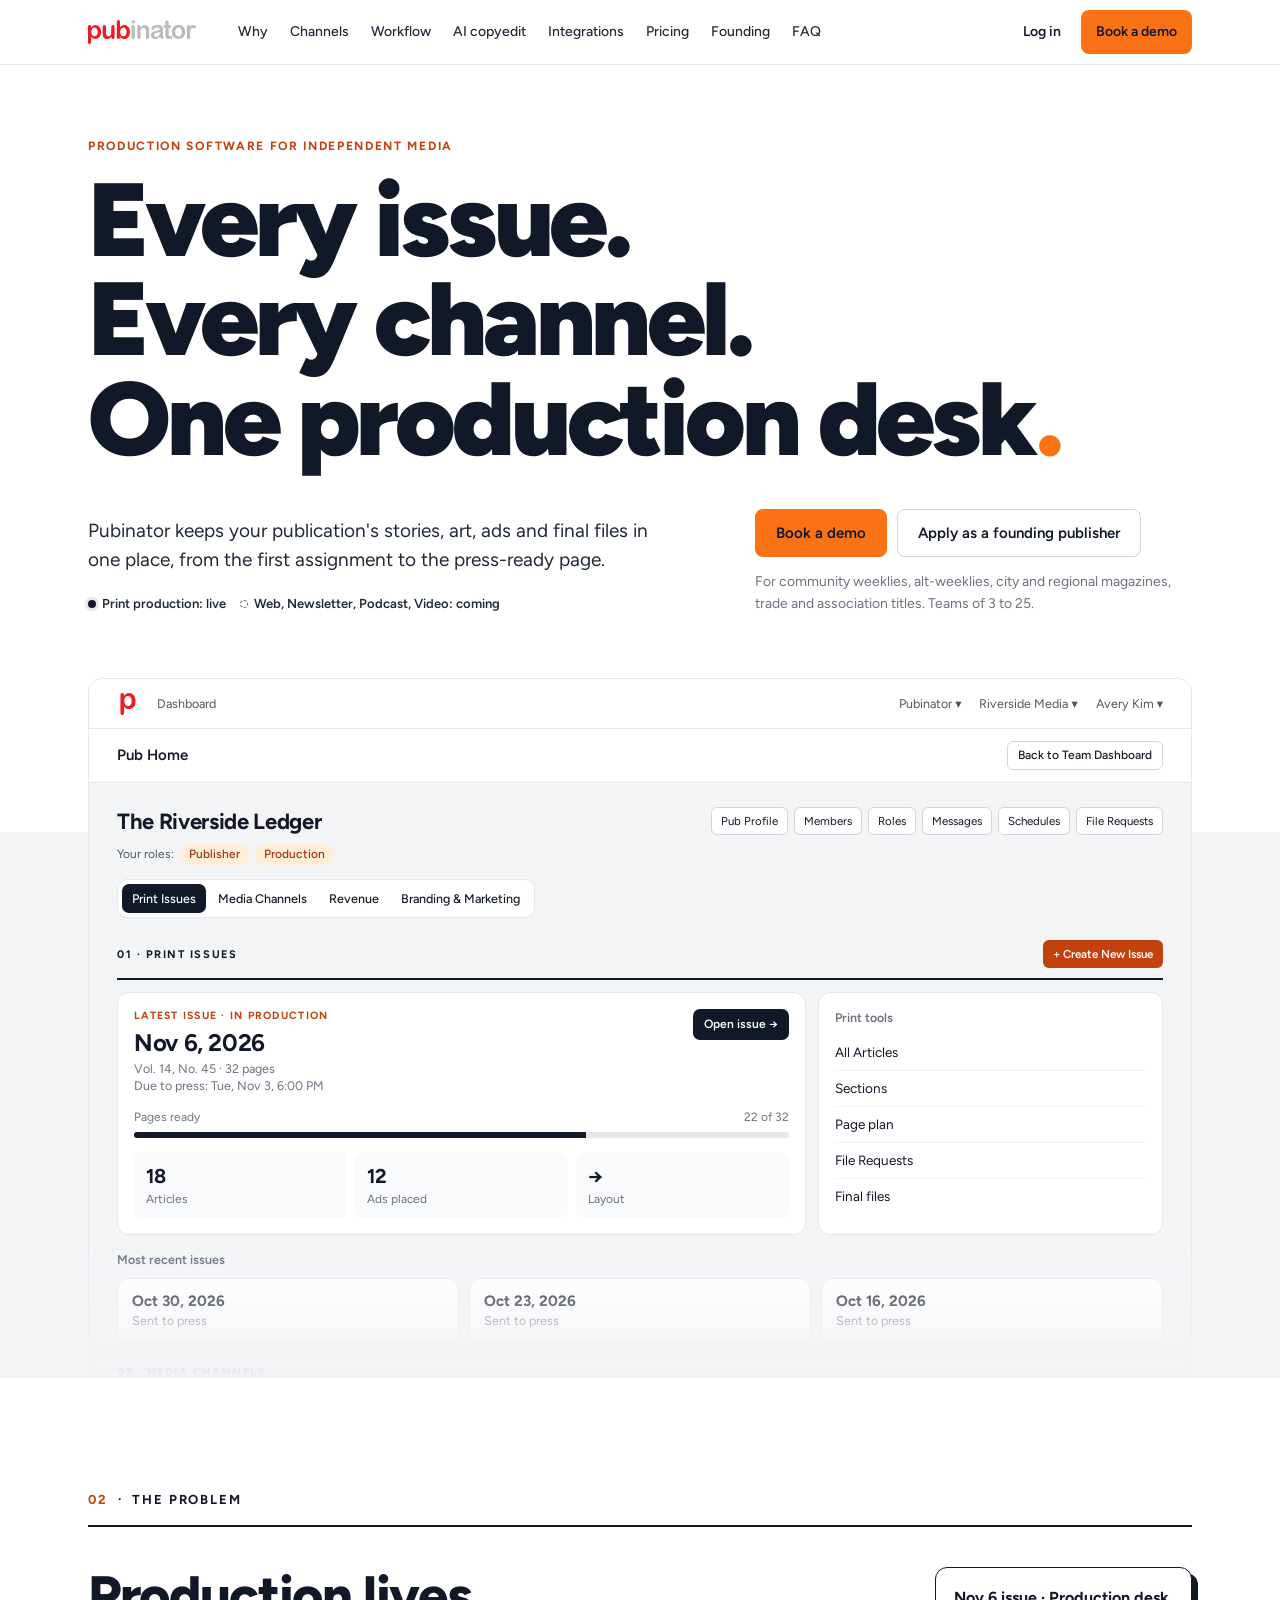
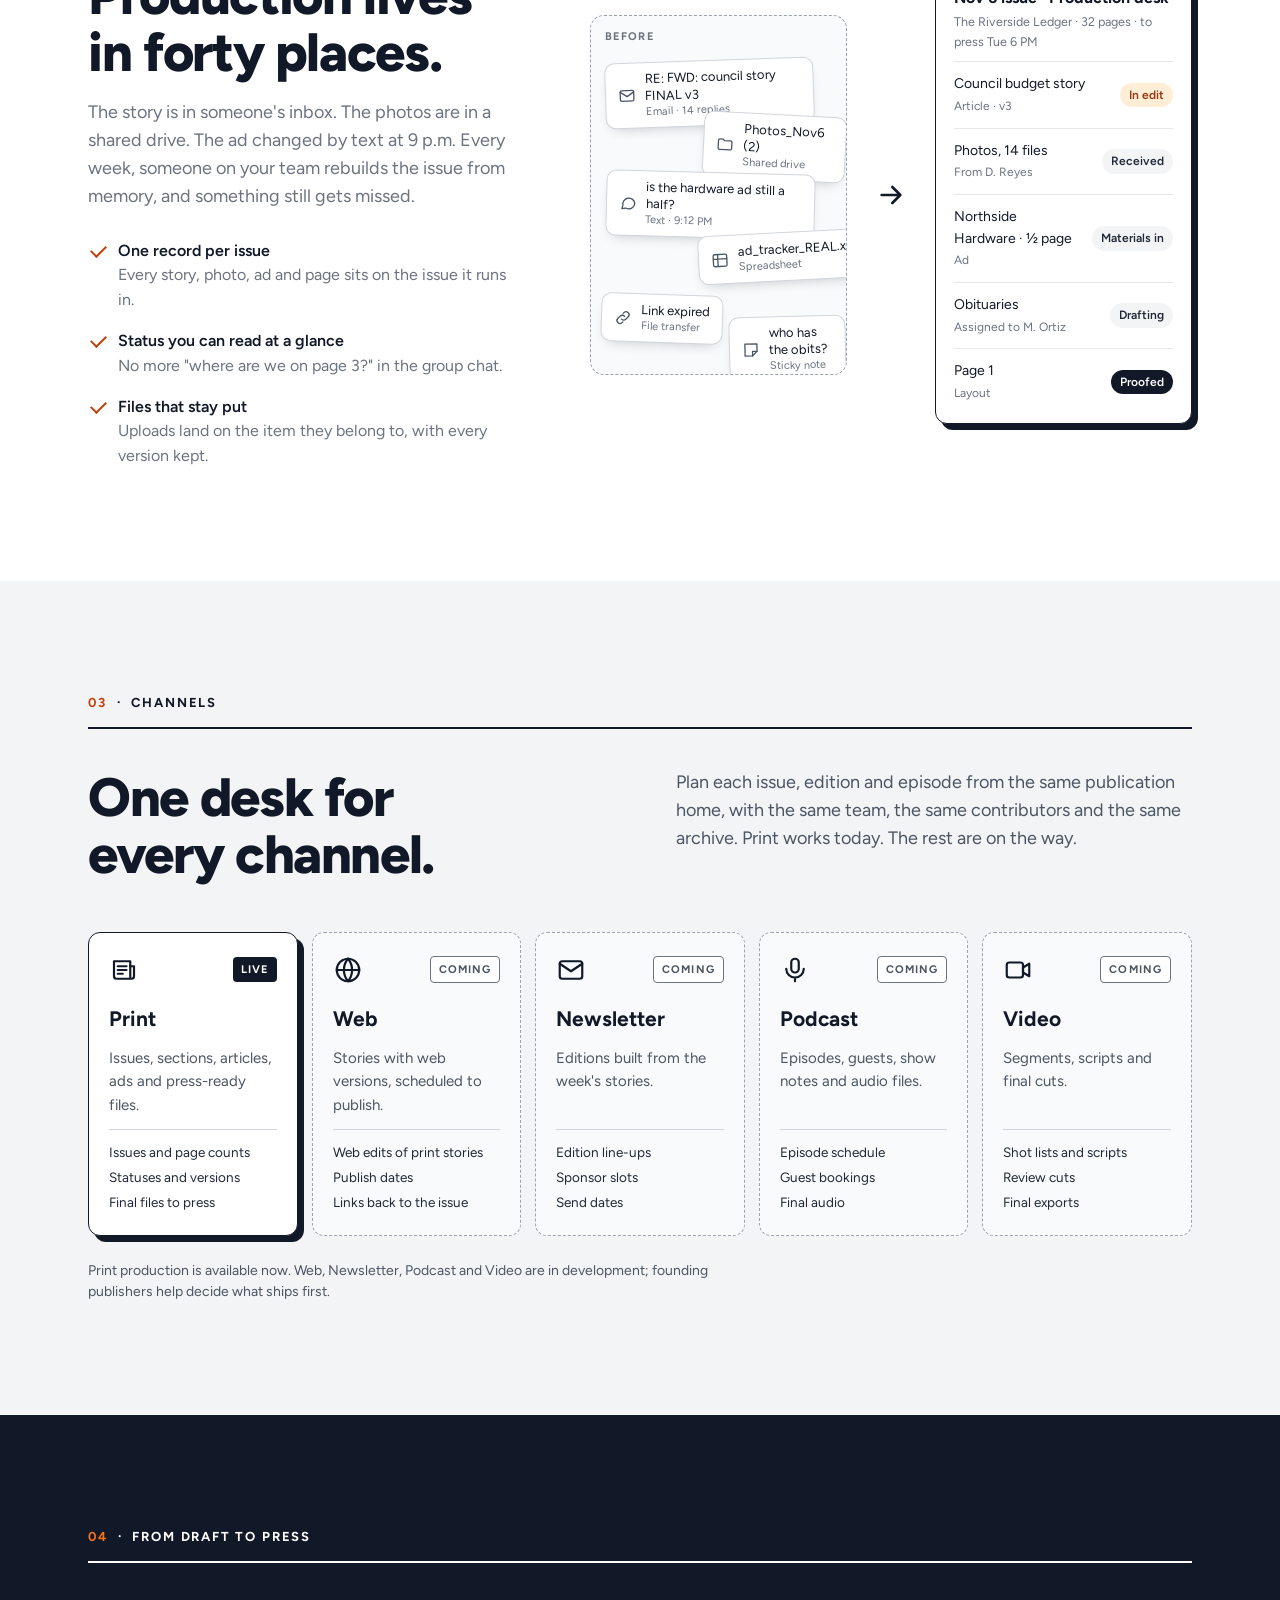
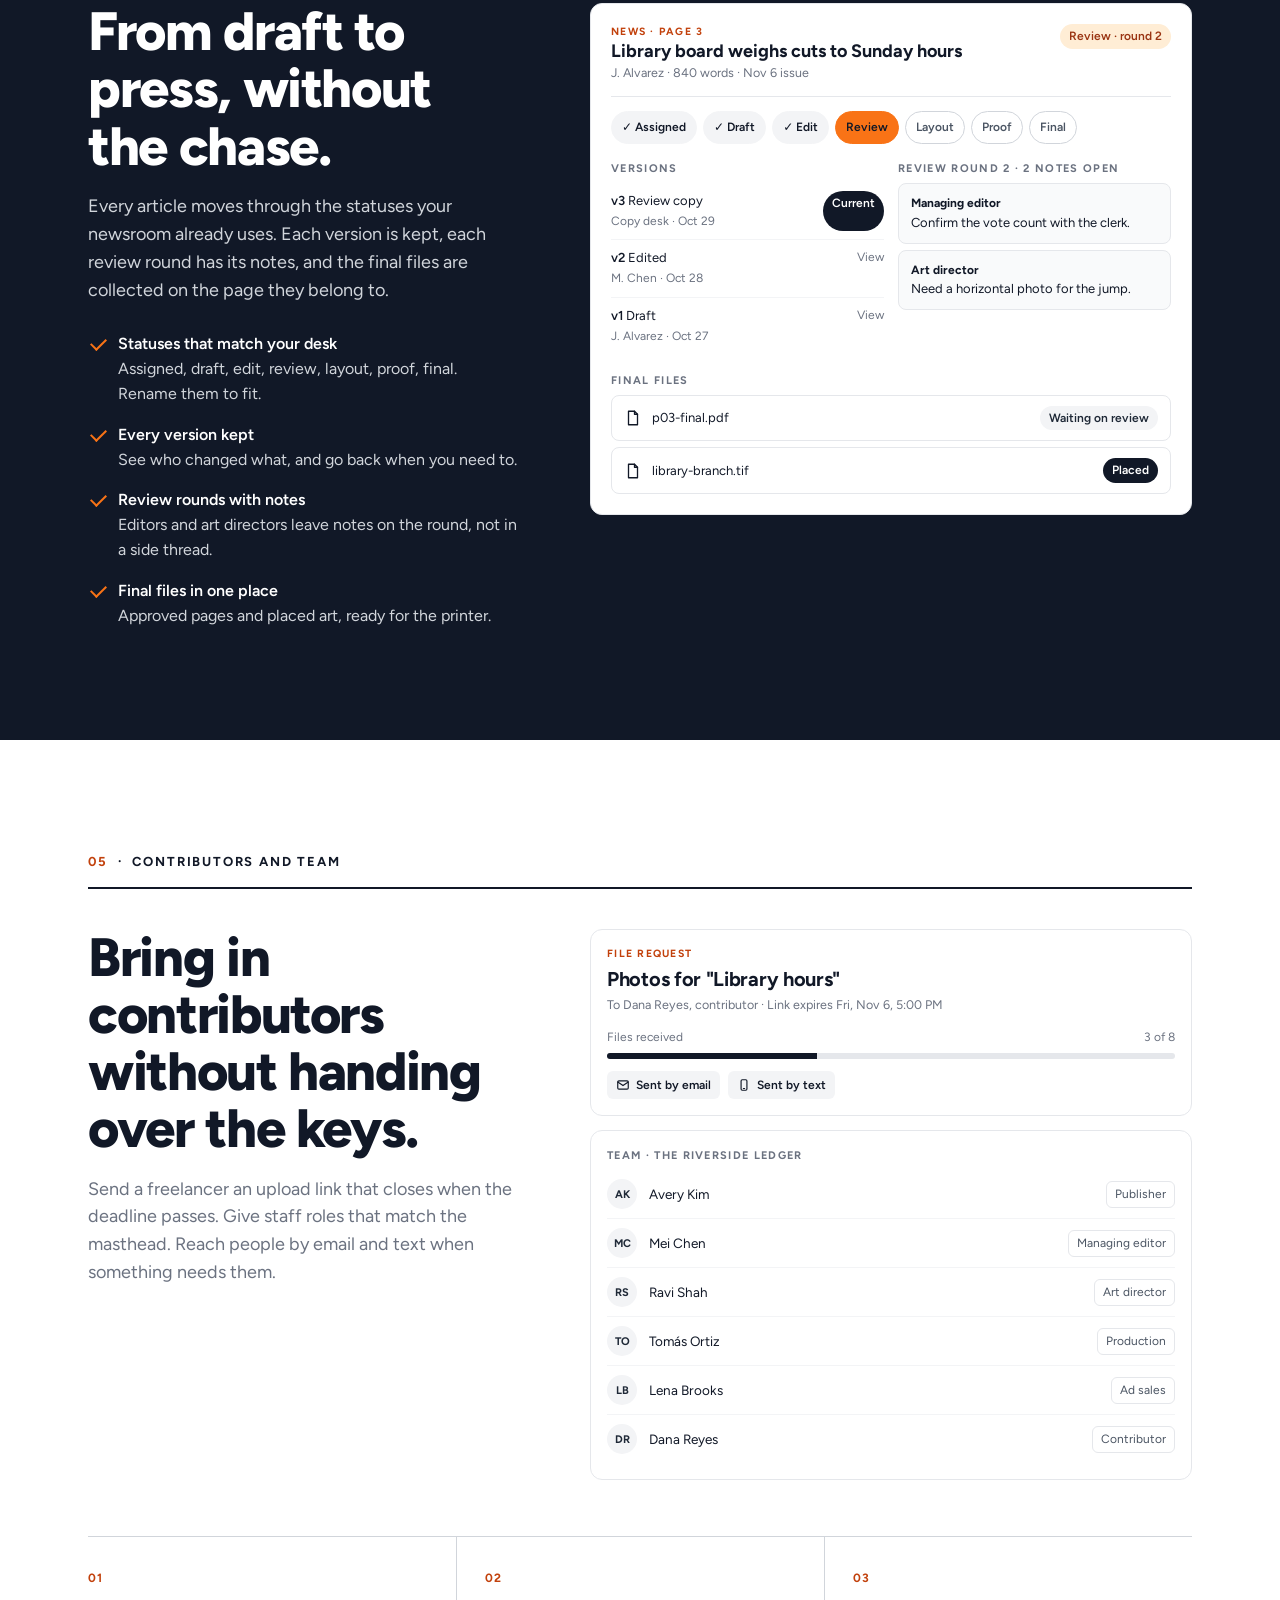
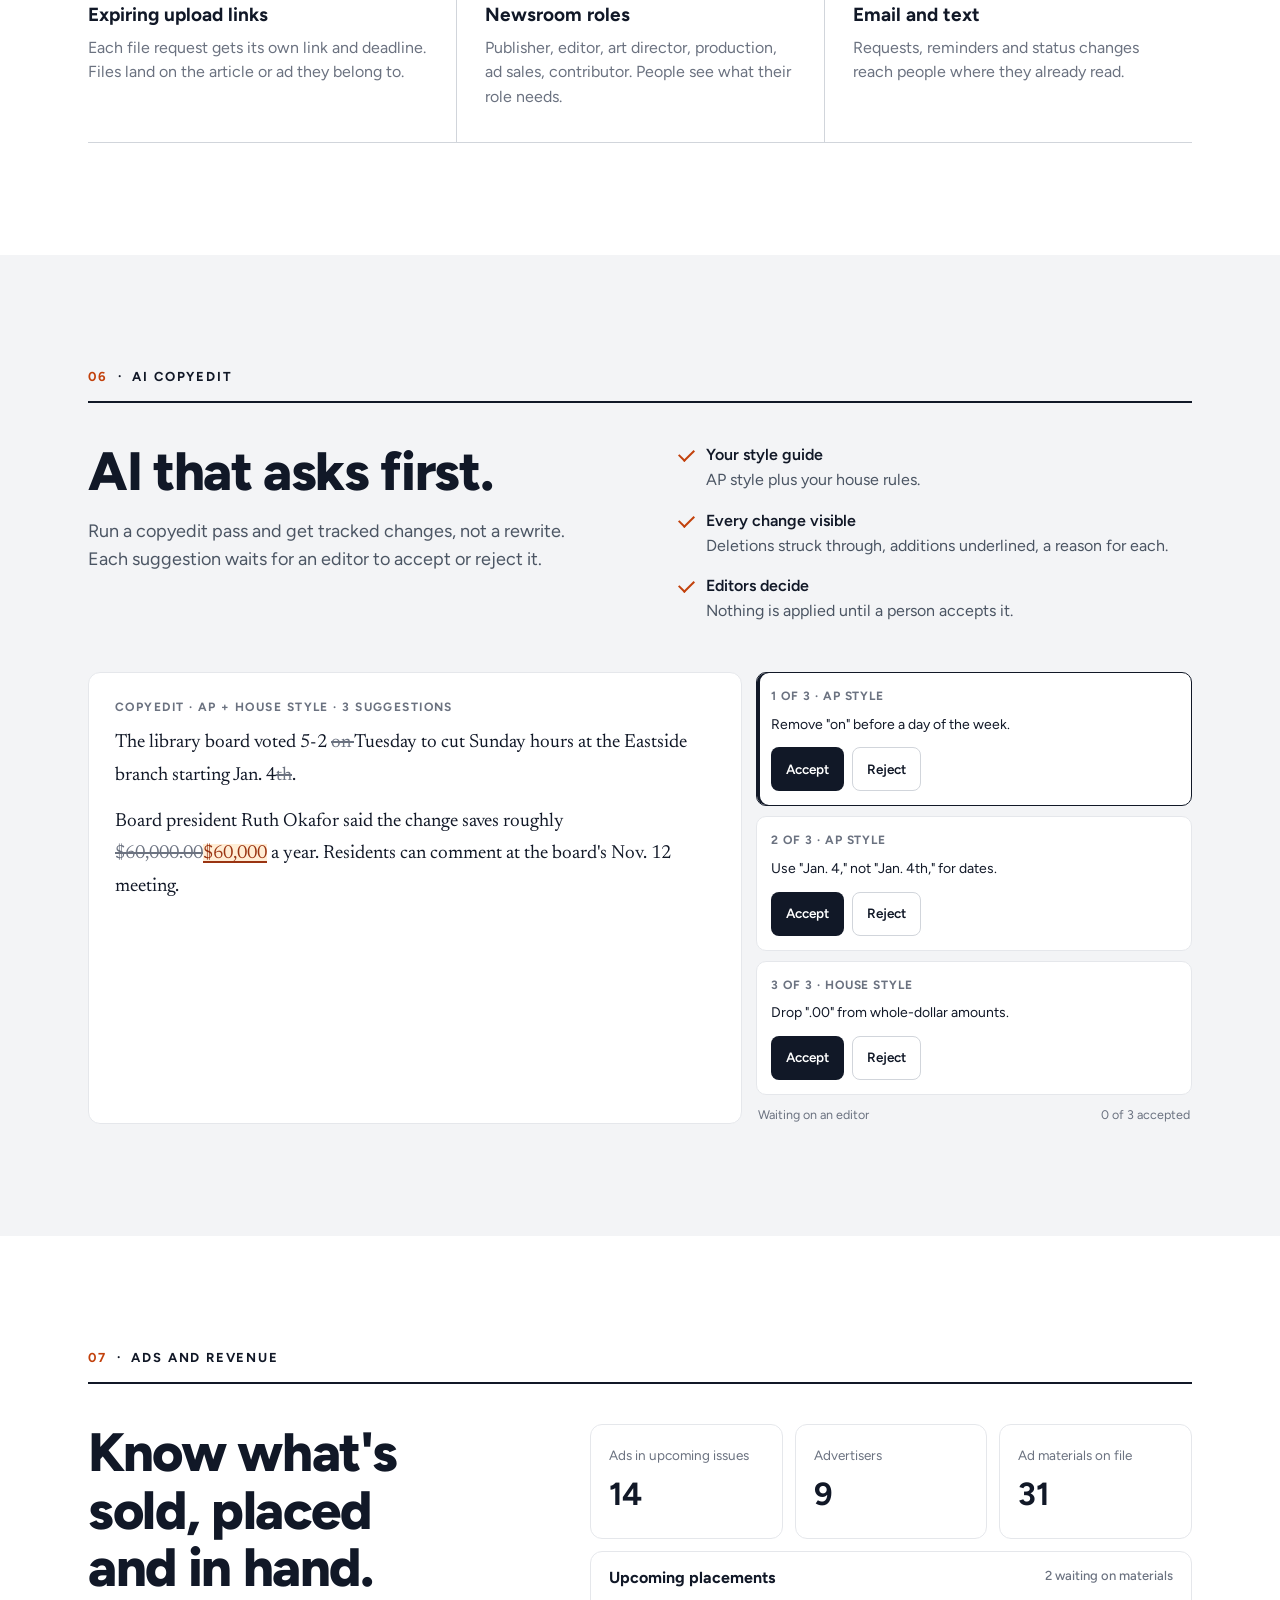
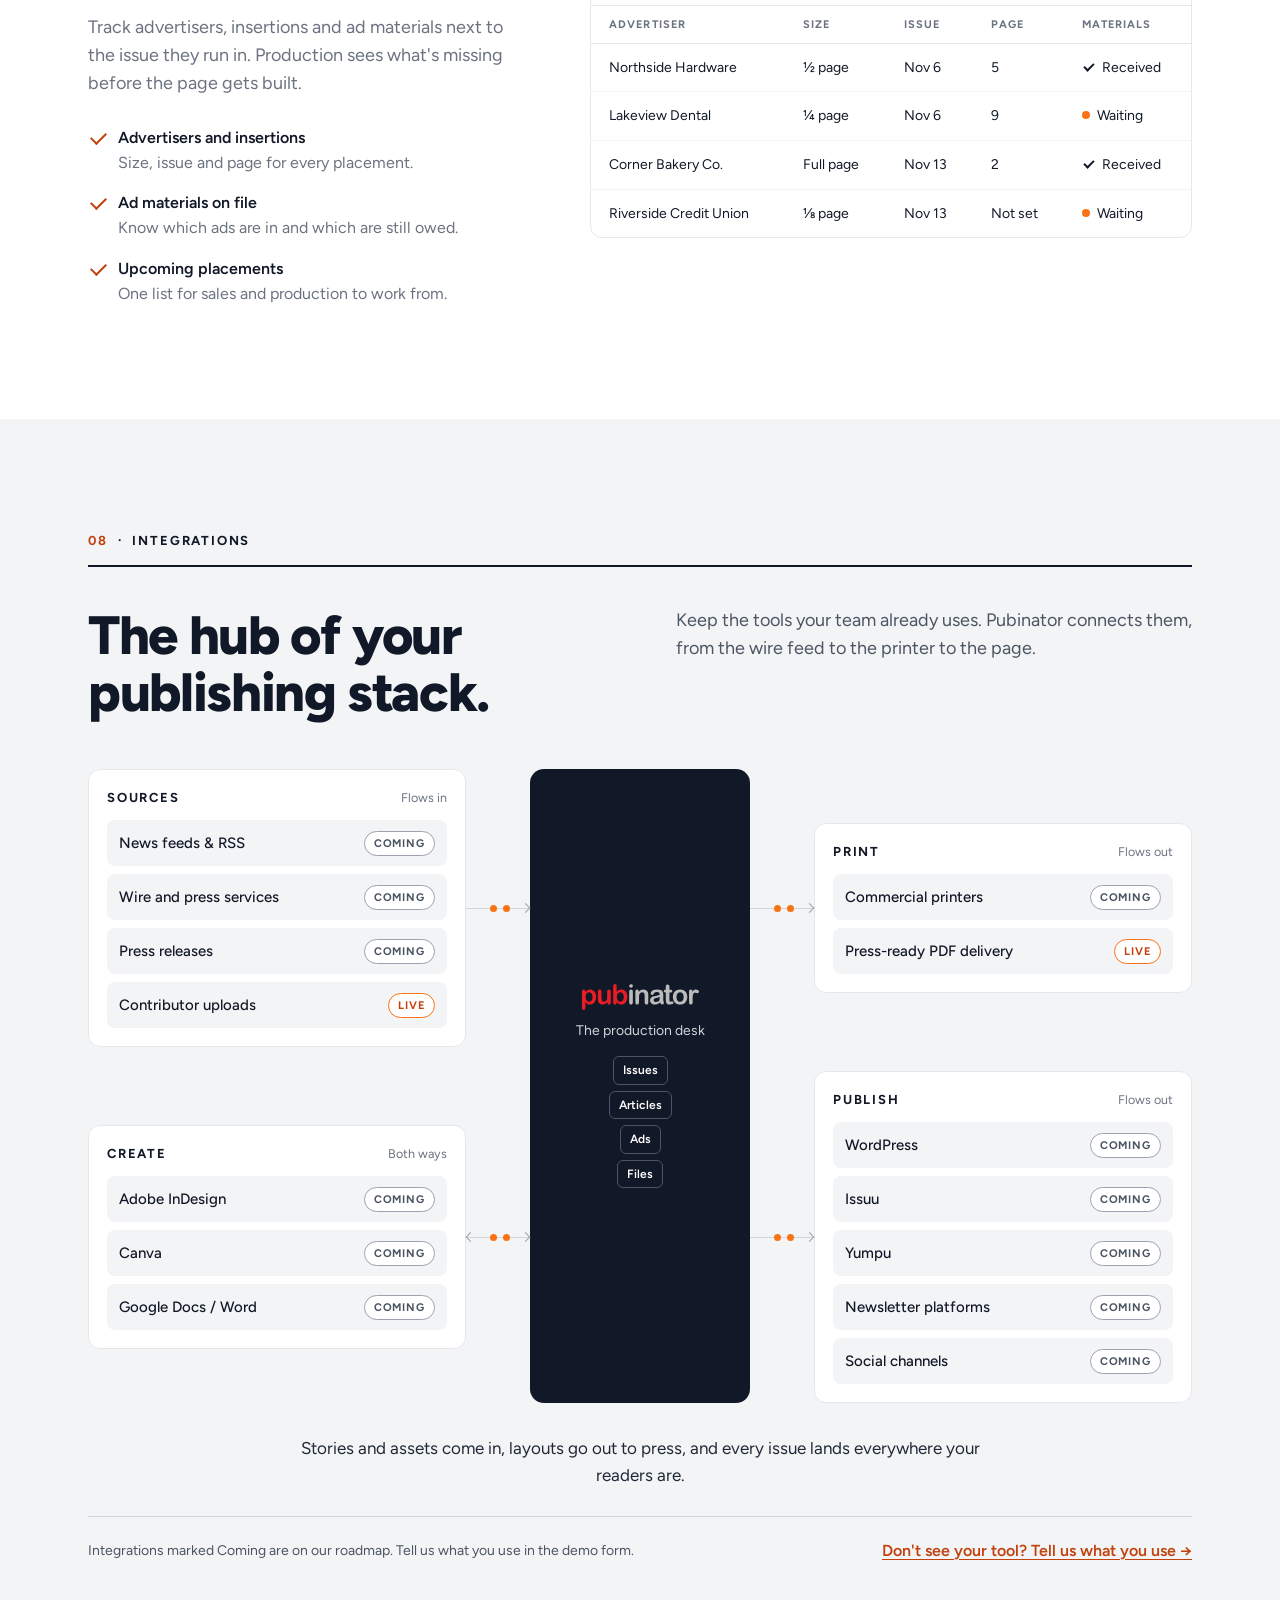
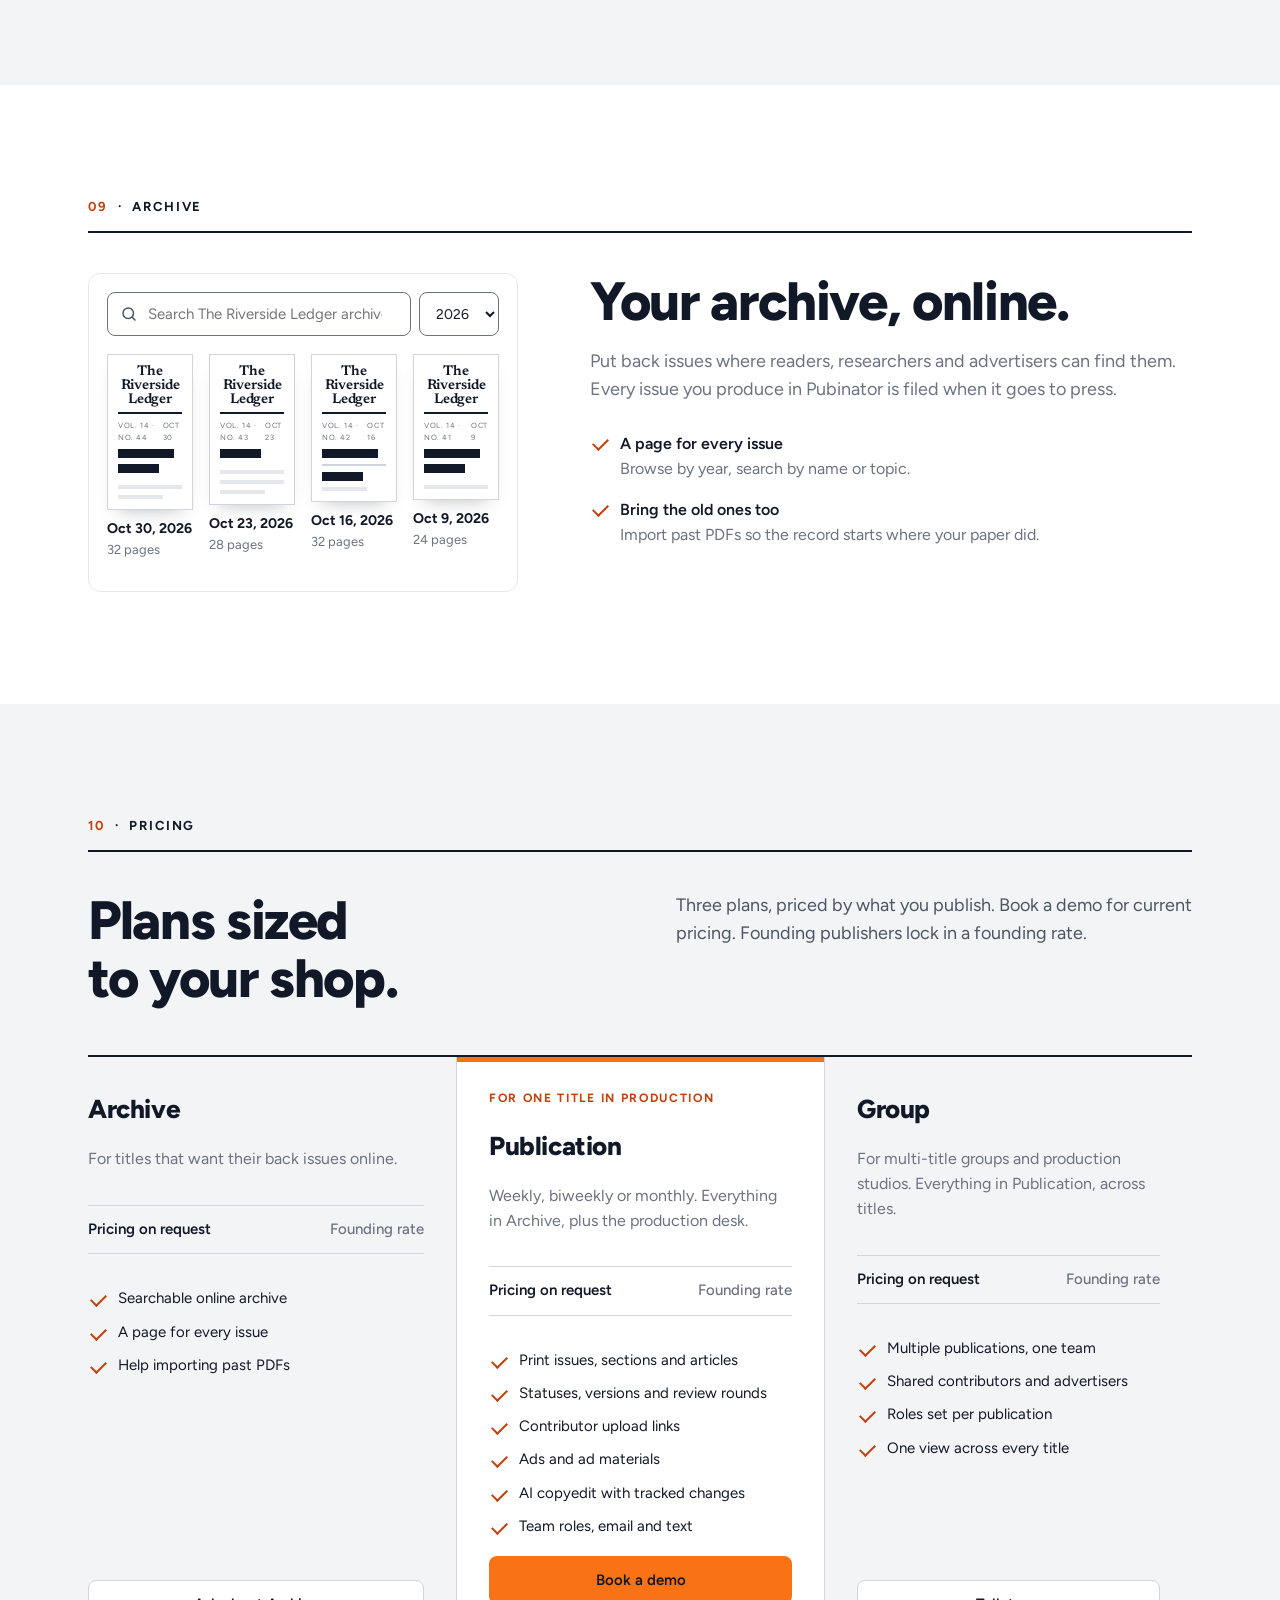
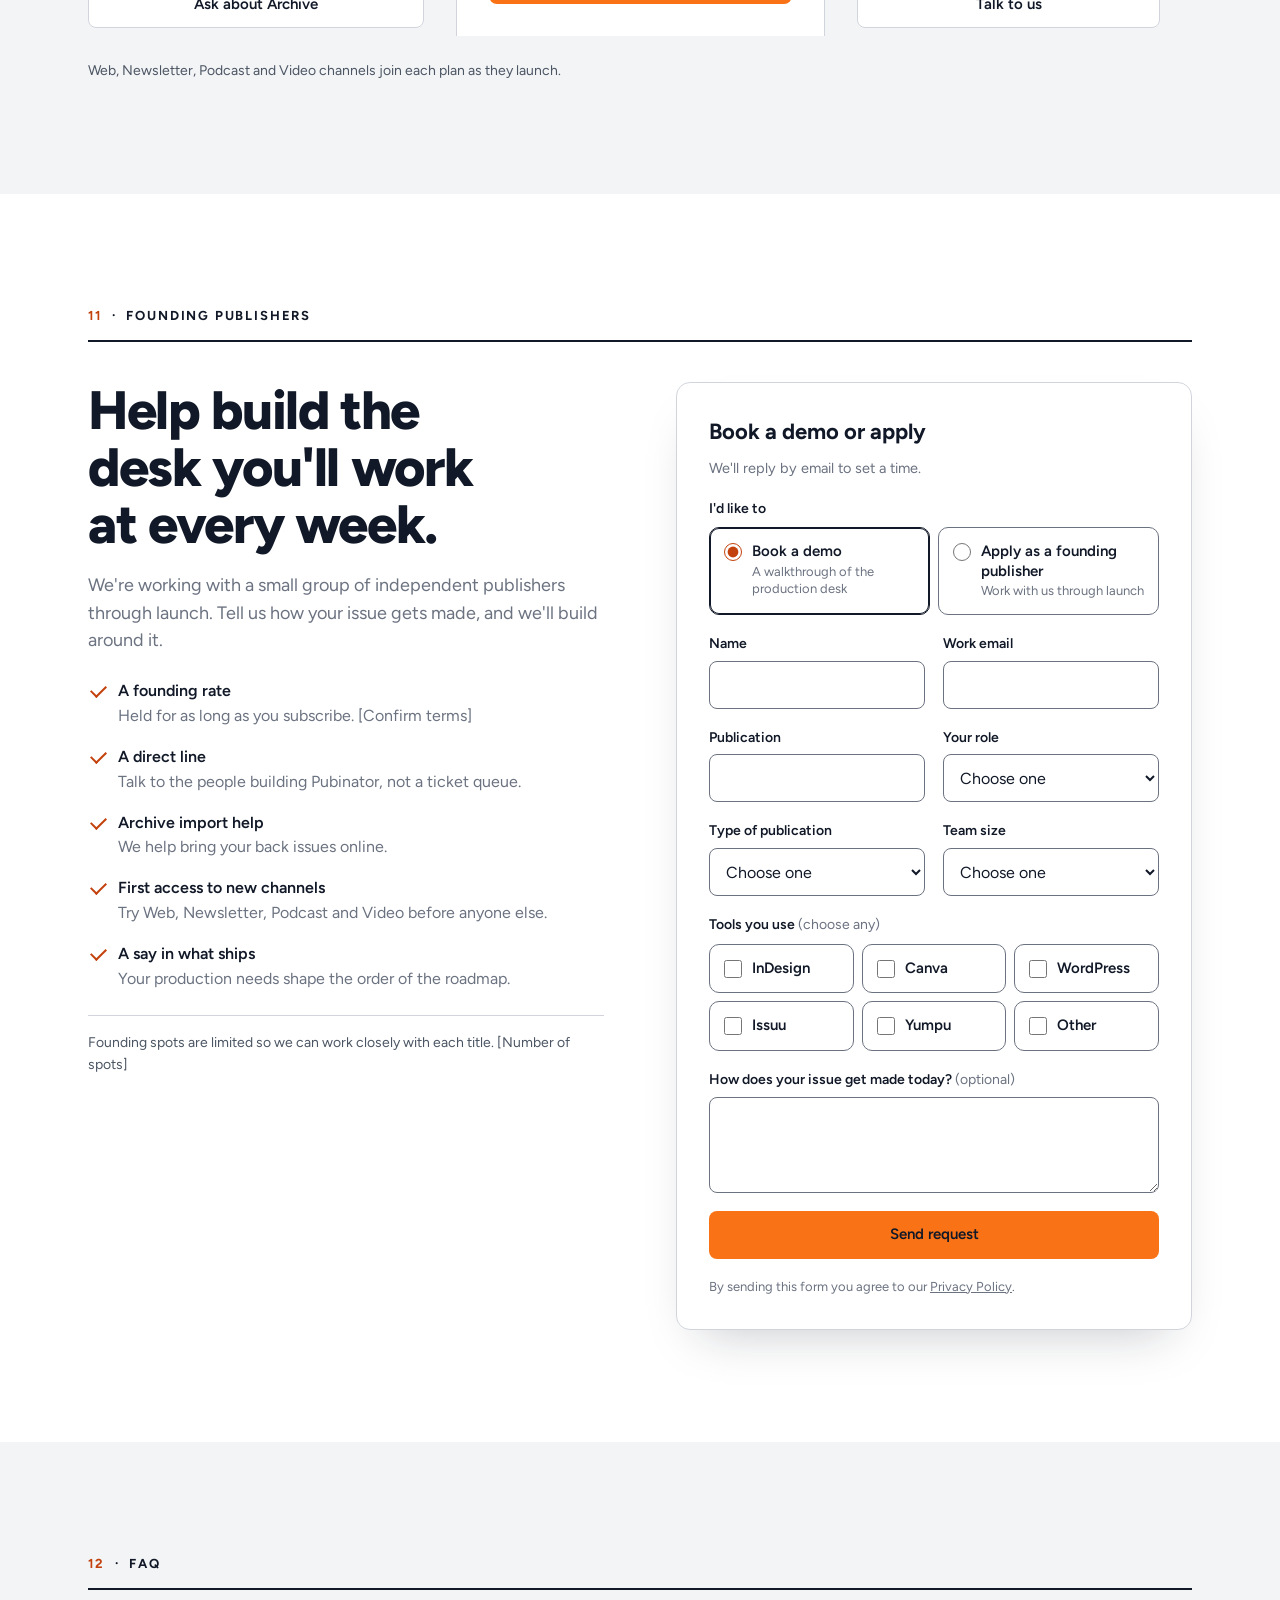
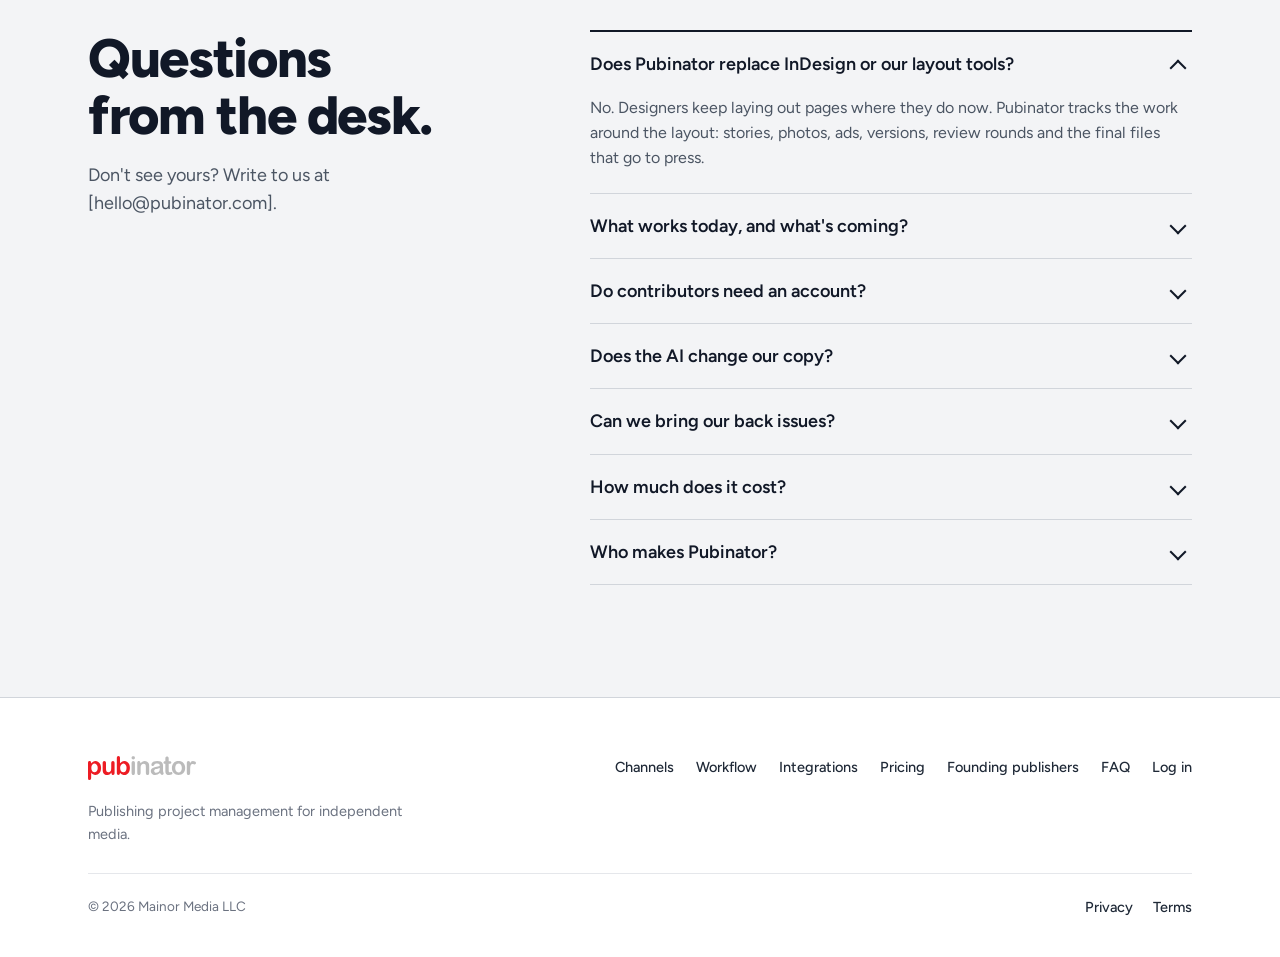
==== index.html @ 36901559 "initial code from claude code/design" ====
<!doctype html>
<html lang="en">
<head>
<meta charset="utf-8">
<meta name="viewport" content="width=device-width, initial-scale=1">
<title>Pubinator · Publishing project management for independent media</title>
<meta name="description" content="Every issue. Every channel. One production desk. Pubinator keeps your publication's stories, art, ads and final files in one place, from the first assignment to the press-ready page.">
<link rel="canonical" href="https://pubinator.com/">
<meta property="og:type" content="website">
<meta property="og:site_name" content="Pubinator">
<meta property="og:title" content="Pubinator · Every issue. Every channel. One production desk.">
<meta property="og:description" content="Publishing project management for independent media. Print production is live; Web, Newsletter, Podcast and Video are coming.">
<meta property="og:url" content="https://pubinator.com/">
<meta name="theme-color" content="#111827">
<link rel="icon" href="favicon.svg" type="image/svg+xml">
<link rel="preconnect" href="https://fonts.googleapis.com">
<link rel="preconnect" href="https://fonts.gstatic.com" crossorigin>
<link rel="stylesheet" href="https://fonts.googleapis.com/css2?family=Figtree:wght@400;500;600;700;800;900&amp;family=Newsreader:ital,opsz,wght@0,6..72,400;0,6..72,500;0,6..72,600;1,6..72,400&amp;display=swap">
<link rel="stylesheet" href="assets/css/site.css">
</head>
<body>
<div class="pb hf-sans">
<!-- 00 Header -->
<a class="skip" href="#main">Skip to content</a>
<header class="hdr" id="top">
<div class="wrap hdr-in">
<a class="logo" href="#top" aria-label="Pubinator home"><img src="assets/img/logo-pubinator.svg" alt="Pubinator" width="108" height="24"></a>
<nav class="nav" aria-label="Sections">
<a href="#problem">Why</a>
<a href="#channels">Channels</a>
<a href="#workflow">Workflow</a>
<a href="#ai">AI copyedit</a>
<a href="#integrations">Integrations</a>
<a href="#pricing">Pricing</a>
<a href="#founding">Founding</a>
<a href="#faq">FAQ</a>
</nav>
<div class="hdr-act">
<a class="login" href="https://app.pubinator.com">Log in</a>
<a class="btn btn-or btn-sm" href="#demo">Book a demo</a>
<details class="menu">
<summary aria-label="Open menu"><svg viewBox="0 0 24 24" fill="none" stroke="currentColor" stroke-width="2" stroke-linecap="round" aria-hidden="true"><path d="M4 7h16M4 12h16M4 17h16"></path></svg></summary>
<div class="menu-pop">
<a href="#problem">Why Pubinator</a>
<a href="#channels">Channels</a>
<a href="#workflow">Workflow</a>
<a href="#ai">AI copyedit</a>
<a href="#integrations">Integrations</a>
<a href="#pricing">Pricing</a>
<a href="#founding">Founding publishers</a>
<a href="#faq">FAQ</a>
<hr>
<a href="https://app.pubinator.com">Log in</a>
</div>
</details>
</div>
</div>
</header>

<main id="main">
<!-- 01 Hero -->
<section class="hero" aria-labelledby="h-hero">

<div class="wrap">
<p class="kicker rise">Production software for independent media</p>
<h1 class="h1 rise d1" id="h-hero"><span>Every issue.</span><span>Every channel.</span><span>One production desk<span style="display: inline; color: #F97316">.</span></span></h1>
<div class="hero-row rise d2">
<div>
<p class="hero-lede">Pubinator keeps your publication's stories, art, ads and final files in one place, from the first assignment to the press-ready page.</p>
<div class="status-line"><span><i class="live-dot" aria-hidden="true"></i>Print production: live</span><span><i class="soon-dot" aria-hidden="true"></i>Web, Newsletter, Podcast, Video: coming</span></div>
</div>
<div>
<div class="cta"><a class="btn btn-or" href="#demo">Book a demo</a><a class="btn btn-ghost" href="#founding">Apply as a founding publisher</a></div>
<p class="fine">For community weeklies, alt-weeklies, city and regional magazines, trade and association titles. Teams of 3 to 25.</p>
</div>
</div>
</div>

<div class="shot rise d3">
<div class="wrap">
<div class="shot-crop">
<div class="ui" role="img" aria-label="Pubinator publication home for a sample weekly, The Riverside Ledger, with the Nov 6 issue in production">
<div class="ui-top">
<img src="assets/img/icon-pubinator.svg" alt="" width="22" height="22">
<span class="nv">Dashboard</span>
<span class="sp"><span class="ui-dd">Pubinator ▾</span><span class="ui-dd">Riverside Media ▾</span><span class="ui-dd">Avery Kim ▾</span></span>
</div>
<div class="ui-sub"><span>Pub Home</span><span class="ghost">Back to Team Dashboard</span></div>
<div class="ui-body">
<div class="ui-hd">
<div>
<div class="ui-title">The Riverside Ledger</div>
<div class="ui-roles">Your roles: <span class="role">Publisher</span><span class="role">Production</span></div>
</div>
<div class="ui-pills"><span>Pub Profile</span><span>Members</span><span>Roles</span><span>Messages</span><span>Schedules</span><span>File Requests</span></div>
</div>
<div class="tabs"><span class="on">Print Issues</span><span>Media Channels</span><span>Revenue</span><span>Branding &amp; Marketing</span></div>
<div class="ui-h"><span>01 · Print issues</span><span class="ui-btn">+ Create New Issue</span></div>
<div class="ui-grid hero-g">
<div class="card">
<div style="display: flex; justify-content: space-between; gap: 12px; align-items: flex-start">
<div>
<div class="ui-k">Latest issue · In production</div>
<div class="ui-date">Nov 6, 2026</div>
<div class="ui-meta">Vol. 14, No. 45 · 32 pages</div>
<div class="ui-meta">Due to press: Tue, Nov 3, 6:00 PM</div>
</div>
<span class="ui-open">Open issue →</span>
</div>
<div class="barlbl"><span>Pages ready</span><span>22 of 32</span></div>
<div class="bar"><i style="width: 69%"></i></div>
<div class="stats">
<div class="stat"><b>18</b><span>Articles</span></div>
<div class="stat"><b>12</b><span>Ads placed</span></div>
<div class="stat"><b>→</b><span>Layout</span></div>
</div>
</div>
<div class="card">
<div class="ui-meta" style="font-weight: 600">Print tools</div>
<ul class="tools"><li>All Articles</li><li>Sections</li><li>Page plan</li><li>File Requests</li><li>Final files</li></ul>
</div>
</div>
<div class="ui-meta" style="margin-top: 16px; font-weight: 600">Most recent issues</div>
<div class="recent">
<div class="card"><b>Oct 30, 2026</b><span class="ui-meta">Sent to press</span></div>
<div class="card"><b>Oct 23, 2026</b><span class="ui-meta">Sent to press</span></div>
<div class="card"><b>Oct 16, 2026</b><span class="ui-meta">Sent to press</span></div>
</div>
<div class="ui-h"><span>02 · Media channels</span></div>
<div class="chs"><span class="on">Print · Live</span><span>Web · Coming</span><span>Newsletter · Coming</span><span>Podcast · Coming</span><span>Video · Coming</span></div>
</div>
</div>
</div>
</div>
</div>

</section>

<!-- 02 Problem -->
<section class="sec" id="problem" aria-labelledby="h-problem">
<div class="wrap">
<p class="sec-head"><span class="num">02</span><span>·</span><span>The problem</span></p>
<div class="split">
<div class="reveal">
<h2 class="h2" id="h-problem">Production lives in forty places.</h2>
<p class="lede">The story is in someone's inbox. The photos are in a shared drive. The ad changed by text at 9 p.m. Every week, someone on your team rebuilds the issue from memory, and something still gets missed.</p>
<ul class="ticks">
<li><b>One record per issue</b><span>Every story, photo, ad and page sits on the issue it runs in.</span></li>
<li><b>Status you can read at a glance</b><span>No more "where are we on page 3?" in the group chat.</span></li>
<li><b>Files that stay put</b><span>Uploads land on the item they belong to, with every version kept.</span></li>
</ul>
</div>
<div class="resolve" aria-label="Scattered email, drives and texts resolve into one production panel">
<div class="scatter" style="overflow: hidden" aria-hidden="true">
<span class="lbl">Before</span>
<div class="chipx" style="--r: -2deg; top: 44px; left: 14px"><svg viewBox="0 0 24 24" fill="none" stroke="currentColor" stroke-width="1.75" stroke-linecap="round" stroke-linejoin="round"><rect x="3" y="5" width="18" height="14" rx="2"></rect><path d="m3 7 9 6 9-6"></path></svg><span>RE: FWD: council story FINAL v3<small>Email · 14 replies</small></span></div>
<div class="chipx" style="--r: 3deg; top: 98px; left: 44%"><svg viewBox="0 0 24 24" fill="none" stroke="currentColor" stroke-width="1.75" stroke-linecap="round" stroke-linejoin="round"><path d="M3 7a2 2 0 0 1 2-2h4l2 2h8a2 2 0 0 1 2 2v8a2 2 0 0 1-2 2H5a2 2 0 0 1-2-2z"></path></svg><span>Photos_Nov6 (2)<small>Shared drive</small></span></div>
<div class="chipx" style="--r: 1.5deg; top: 156px; left: 6%"><svg viewBox="0 0 24 24" fill="none" stroke="currentColor" stroke-width="1.75" stroke-linecap="round" stroke-linejoin="round"><path d="M21 12a8 8 0 0 1-11.8 7L4 20l1.2-4.4A8 8 0 1 1 21 12z"></path></svg><span>is the hardware ad still a half?<small>Text · 9:12 PM</small></span></div>
<div class="chipx" style="--r: -3deg; top: 216px; left: 42%"><svg viewBox="0 0 24 24" fill="none" stroke="currentColor" stroke-width="1.75" stroke-linecap="round" stroke-linejoin="round"><rect x="3" y="4" width="18" height="16" rx="2"></rect><path d="M3 10h18M9 4v16"></path></svg><span>ad_tracker_REAL.xlsx<small>Spreadsheet</small></span></div>
<div class="chipx" style="--r: 2deg; top: 278px; left: 4%"><svg viewBox="0 0 24 24" fill="none" stroke="currentColor" stroke-width="1.75" stroke-linecap="round" stroke-linejoin="round"><path d="M10 14a4 4 0 0 0 5.7 0l3-3a4 4 0 0 0-5.7-5.7l-1 1"></path><path d="M14 10a4 4 0 0 0-5.7 0l-3 3a4 4 0 0 0 5.7 5.7l1-1"></path></svg><span>Link expired<small>File transfer</small></span></div>
<div class="chipx" style="--r: -1.5deg; top: 300px; left: 54%"><svg viewBox="0 0 24 24" fill="none" stroke="currentColor" stroke-width="1.75" stroke-linecap="round" stroke-linejoin="round"><path d="M4 4h16v10l-6 6H4z"></path><path d="M14 20v-6h6"></path></svg><span>who has the obits?<small>Sticky note</small></span></div>
</div>
<div class="arrow" aria-hidden="true"><svg viewBox="0 0 24 24" fill="none" stroke="currentColor" stroke-width="2" stroke-linecap="round" stroke-linejoin="round"><path d="M5 12h14M13 6l6 6-6 6"></path></svg></div>
<div class="desk">
<div class="card">
<h3>Nov 6 issue · Production desk</h3>
<p class="sub">The Riverside Ledger · 32 pages · to press Tue 6 PM</p>
<div class="row"><span>Council budget story<br><span class="src">Article · v3</span></span><span class="st or">In edit</span></div>
<div class="row"><span>Photos, 14 files<br><span class="src">From D. Reyes</span></span><span class="st">Received</span></div>
<div class="row"><span>Northside Hardware · ½ page<br><span class="src">Ad</span></span><span class="st">Materials in</span></div>
<div class="row"><span>Obituaries<br><span class="src">Assigned to M. Ortiz</span></span><span class="st">Drafting</span></div>
<div class="row"><span>Page 1<br><span class="src">Layout</span></span><span class="st ink">Proofed</span></div>
</div>
</div>
</div>
</div>
</div>
</section>

<!-- 03 Channels -->
<section class="sec band" id="channels" aria-labelledby="h-channels">
<div class="wrap">
<p class="sec-head"><span class="num">03</span><span>·</span><span>Channels</span></p>
<div class="split even reveal" style="margin-bottom: 48px">
<h2 class="h2" id="h-channels" style="margin: 0">One desk for every channel.</h2>
<p class="lede">Plan each issue, edition and episode from the same publication home, with the same team, the same contributors and the same archive. Print works today. The rest are on the way.</p>
</div>
<div class="chan">
<article class="ch live reveal">
<div class="top"><svg class="ico" viewBox="0 0 24 24" fill="none" stroke="currentColor" stroke-width="1.75" stroke-linecap="round" stroke-linejoin="round" aria-hidden="true"><path d="M4 5h13v14H6a2 2 0 0 1-2-2z"></path><path d="M17 9h3v8a2 2 0 0 1-2 2"></path><path d="M7 9h7M7 12h7M7 15h4"></path></svg><span class="badge live">Live</span></div>
<h3>Print</h3>
<p>Issues, sections, articles, ads and press-ready files.</p>
<ul><li>Issues and page counts</li><li>Statuses and versions</li><li>Final files to press</li></ul>
</article>
<article class="ch reveal">
<div class="top"><svg class="ico" viewBox="0 0 24 24" fill="none" stroke="currentColor" stroke-width="1.75" stroke-linecap="round" stroke-linejoin="round" aria-hidden="true"><circle cx="12" cy="12" r="9"></circle><path d="M3 12h18M12 3a14 14 0 0 1 0 18M12 3a14 14 0 0 0 0 18"></path></svg><span class="badge soon">Coming</span></div>
<h3>Web</h3>
<p>Stories with web versions, scheduled to publish.</p>
<ul><li>Web edits of print stories</li><li>Publish dates</li><li>Links back to the issue</li></ul>
</article>
<article class="ch reveal">
<div class="top"><svg class="ico" viewBox="0 0 24 24" fill="none" stroke="currentColor" stroke-width="1.75" stroke-linecap="round" stroke-linejoin="round" aria-hidden="true"><rect x="3" y="5" width="18" height="14" rx="2"></rect><path d="m3 7 9 6 9-6"></path></svg><span class="badge soon">Coming</span></div>
<h3>Newsletter</h3>
<p>Editions built from the week's stories.</p>
<ul><li>Edition line-ups</li><li>Sponsor slots</li><li>Send dates</li></ul>
</article>
<article class="ch reveal">
<div class="top"><svg class="ico" viewBox="0 0 24 24" fill="none" stroke="currentColor" stroke-width="1.75" stroke-linecap="round" stroke-linejoin="round" aria-hidden="true"><rect x="9" y="3" width="6" height="11" rx="3"></rect><path d="M5 11a7 7 0 0 0 14 0M12 18v3"></path></svg><span class="badge soon">Coming</span></div>
<h3>Podcast</h3>
<p>Episodes, guests, show notes and audio files.</p>
<ul><li>Episode schedule</li><li>Guest bookings</li><li>Final audio</li></ul>
</article>
<article class="ch reveal">
<div class="top"><svg class="ico" viewBox="0 0 24 24" fill="none" stroke="currentColor" stroke-width="1.75" stroke-linecap="round" stroke-linejoin="round" aria-hidden="true"><rect x="3" y="6" width="13" height="12" rx="2"></rect><path d="m16 10 5-3v10l-5-3z"></path></svg><span class="badge soon">Coming</span></div>
<h3>Video</h3>
<p>Segments, scripts and final cuts.</p>
<ul><li>Shot lists and scripts</li><li>Review cuts</li><li>Final exports</li></ul>
</article>
</div>
<p class="note">Print production is available now. Web, Newsletter, Podcast and Video are in development; founding publishers help decide what ships first.</p>
</div>
</section>

<!-- 04 Workflow (dark) -->
<section class="sec dark" id="workflow" aria-labelledby="h-workflow">
<div class="wrap">
<p class="sec-head"><span class="num">04</span><span>·</span><span>From draft to press</span></p>
<div class="split">
<div class="reveal">
<h2 class="h2" id="h-workflow">From draft to press, without the chase.</h2>
<p class="lede">Every article moves through the statuses your newsroom already uses. Each version is kept, each review round has its notes, and the final files are collected on the page they belong to.</p>
<ul class="ticks">
<li><b>Statuses that match your desk</b><span>Assigned, draft, edit, review, layout, proof, final. Rename them to fit.</span></li>
<li><b>Every version kept</b><span>See who changed what, and go back when you need to.</span></li>
<li><b>Review rounds with notes</b><span>Editors and art directors leave notes on the round, not in a side thread.</span></li>
<li><b>Final files in one place</b><span>Approved pages and placed art, ready for the printer.</span></li>
</ul>
</div>
<div class="flow reveal">
<div class="card" style="padding: 20px">
<div class="art-h">
<div><div class="ui-k">News · Page 3</div><h3>Library board weighs cuts to Sunday hours</h3><div class="ui-meta">J. Alvarez · 840 words · Nov 6 issue</div></div>
<span class="st or">Review · round 2</span>
</div>
<div class="track" style="margin-top: 14px" aria-label="Article status">
<span class="done">✓ Assigned</span><span class="done">✓ Draft</span><span class="done">✓ Edit</span><span class="now">Review</span><span>Layout</span><span>Proof</span><span>Final</span>
</div>
<div class="cols2">
<div>
<p class="mini-h">Versions</p>
<div class="vrow"><span><b>v3</b> Review copy<br><span class="muted">Copy desk · Oct 29</span></span><span class="st ink">Current</span></div>
<div class="vrow"><span><b>v2</b> Edited<br><span class="muted">M. Chen · Oct 28</span></span><span class="muted">View</span></div>
<div class="vrow"><span><b>v1</b> Draft<br><span class="muted">J. Alvarez · Oct 27</span></span><span class="muted">View</span></div>
</div>
<div>
<p class="mini-h">Review round 2 · 2 notes open</p>
<div class="notebox"><b>Managing editor</b>Confirm the vote count with the clerk.</div>
<div class="notebox"><b>Art director</b>Need a horizontal photo for the jump.</div>
</div>
</div>
<p class="mini-h" style="margin-top: 18px">Final files</p>
<div class="file"><svg viewBox="0 0 24 24" fill="none" stroke="currentColor" stroke-width="1.75" stroke-linecap="round" stroke-linejoin="round" aria-hidden="true"><path d="M14 3H6v18h12V7z"></path><path d="M14 3v4h4"></path></svg><span>p03-final.pdf</span><span class="st">Waiting on review</span></div>
<div class="file"><svg viewBox="0 0 24 24" fill="none" stroke="currentColor" stroke-width="1.75" stroke-linecap="round" stroke-linejoin="round" aria-hidden="true"><path d="M14 3H6v18h12V7z"></path><path d="M14 3v4h4"></path></svg><span>library-branch.tif</span><span class="st ink">Placed</span></div>
</div>
</div>
</div>
</div>
</section>

<!-- 05 Contributors and team -->
<section class="sec" id="team" aria-labelledby="h-team">
<div class="wrap">
<p class="sec-head"><span class="num">05</span><span>·</span><span>Contributors and team</span></p>
<div class="split">
<div class="reveal">
<h2 class="h2" id="h-team">Bring in contributors without handing over the keys.</h2>
<p class="lede">Send a freelancer an upload link that closes when the deadline passes. Give staff roles that match the masthead. Reach people by email and text when something needs them.</p>
</div>
<div class="stack reveal">
<div class="card req">
<div class="ui-k">File request</div>
<div class="ui-date" style="font-size: 20px">Photos for "Library hours"</div>
<div class="ui-meta">To Dana Reyes, contributor · Link expires Fri, Nov 6, 5:00 PM</div>
<div class="barlbl"><span>Files received</span><span>3 of 8</span></div>
<div class="bar"><i style="width: 37%"></i></div>
<div class="sent">
<span><svg viewBox="0 0 24 24" fill="none" stroke="currentColor" stroke-width="2" stroke-linecap="round" stroke-linejoin="round" aria-hidden="true"><rect x="3" y="5" width="18" height="14" rx="2"></rect><path d="m3 7 9 6 9-6"></path></svg>Sent by email</span>
<span><svg viewBox="0 0 24 24" fill="none" stroke="currentColor" stroke-width="2" stroke-linecap="round" stroke-linejoin="round" aria-hidden="true"><rect x="7" y="3" width="10" height="18" rx="2"></rect><path d="M11 18h2"></path></svg>Sent by text</span>
</div>
</div>
<div class="card">
<p class="mini-h">Team · The Riverside Ledger</p>
<div class="people">
<div class="person"><span class="av">AK</span>Avery Kim<span class="r">Publisher</span></div>
<div class="person"><span class="av">MC</span>Mei Chen<span class="r">Managing editor</span></div>
<div class="person"><span class="av">RS</span>Ravi Shah<span class="r">Art director</span></div>
<div class="person"><span class="av">TO</span>Tomás Ortiz<span class="r">Production</span></div>
<div class="person"><span class="av">LB</span>Lena Brooks<span class="r">Ad sales</span></div>
<div class="person"><span class="av">DR</span>Dana Reyes<span class="r">Contributor</span></div>
</div>
</div>
</div>
</div>
<div class="trio">
<div><span class="n">01</span><h3>Expiring upload links</h3><p>Each file request gets its own link and deadline. Files land on the article or ad they belong to.</p></div>
<div><span class="n">02</span><h3>Newsroom roles</h3><p>Publisher, editor, art director, production, ad sales, contributor. People see what their role needs.</p></div>
<div><span class="n">03</span><h3>Email and text</h3><p>Requests, reminders and status changes reach people where they already read.</p></div>
</div>
</div>
</section>

<!-- 06 AI -->
<section class="sec band" id="ai" aria-labelledby="h-ai">
<div class="wrap">
<p class="sec-head"><span class="num">06</span><span>·</span><span>AI copyedit</span></p>
<div class="split even reveal" style="margin-bottom: 48px">
<div>
<h2 class="h2" id="h-ai">AI that asks first.</h2>
<p class="lede">Run a copyedit pass and get tracked changes, not a rewrite. Each suggestion waits for an editor to accept or reject it.</p>
</div>
<ul class="ticks" style="margin-top: 0">
<li><b>Your style guide</b><span>AP style plus your house rules.</span></li>
<li><b>Every change visible</b><span>Deletions struck through, additions underlined, a reason for each.</span></li>
<li><b>Editors decide</b><span>Nothing is applied until a person accepts it.</span></li>
</ul>
</div>
<div class="doc-wrap reveal">
<div class="card" style="padding: 24px 26px">
<div class="doc">
<p class="hed">Copyedit · AP + house style · 3 suggestions</p>
<p>The library board voted 5-2 <del>on </del>Tuesday to cut Sunday hours at the Eastside branch starting Jan. 4<del>th</del>.</p>
<p>Board president Ruth Okafor said the change saves roughly <del>$60,000.00</del><ins>$60,000</ins> a year. Residents can comment at the board's Nov. 12 meeting.</p>
</div>
</div>
<div class="stack" style="gap: 10px">
<div class="change on">
<span class="t">1 of 3 · AP style</span>
<p>Remove "on" before a day of the week.</p>
<div class="acts"><button class="btn btn-ink" type="button">Accept</button><button class="btn btn-ghost" type="button">Reject</button></div>
</div>
<div class="change">
<span class="t">2 of 3 · AP style</span>
<p>Use "Jan. 4," not "Jan. 4th," for dates.</p>
<div class="acts"><button class="btn btn-ink" type="button">Accept</button><button class="btn btn-ghost" type="button">Reject</button></div>
</div>
<div class="change">
<span class="t">3 of 3 · House style</span>
<p>Drop ".00" from whole-dollar amounts.</p>
<div class="acts"><button class="btn btn-ink" type="button">Accept</button><button class="btn btn-ghost" type="button">Reject</button></div>
</div>
<div class="ai-meta"><span>Waiting on an editor</span><span>0 of 3 accepted</span></div>
</div>
</div>
</div>
</section>

<!-- 07 Ads and revenue -->
<section class="sec" id="ads" aria-labelledby="h-ads">
<div class="wrap">
<p class="sec-head"><span class="num">07</span><span>·</span><span>Ads and revenue</span></p>
<div class="split">
<div class="reveal">
<h2 class="h2" id="h-ads">Know what's sold, placed and in hand.</h2>
<p class="lede">Track advertisers, insertions and ad materials next to the issue they run in. Production sees what's missing before the page gets built.</p>
<ul class="ticks">
<li><b>Advertisers and insertions</b><span>Size, issue and page for every placement.</span></li>
<li><b>Ad materials on file</b><span>Know which ads are in and which are still owed.</span></li>
<li><b>Upcoming placements</b><span>One list for sales and production to work from.</span></li>
</ul>
</div>
<div class="reveal">
<div class="tiles">
<div class="tile"><span>Ads in upcoming issues</span><b>14</b></div>
<div class="tile"><span>Advertisers</span><b>9</b></div>
<div class="tile"><span>Ad materials on file</span><b>31</b></div>
</div>
<div class="tbl-card">
<div class="hd">Upcoming placements<span>2 waiting on materials</span></div>
<div class="tbl-wrap">
<table class="tbl">
<thead><tr><th scope="col">Advertiser</th><th scope="col">Size</th><th scope="col">Issue</th><th scope="col">Page</th><th scope="col">Materials</th></tr></thead>
<tbody>
<tr><td>Northside Hardware</td><td>½ page</td><td>Nov 6</td><td>5</td><td><span class="ok" aria-hidden="true"></span>Received</td></tr>
<tr><td>Lakeview Dental</td><td>¼ page</td><td>Nov 6</td><td>9</td><td><span class="dot" aria-hidden="true"></span>Waiting</td></tr>
<tr><td>Corner Bakery Co.</td><td>Full page</td><td>Nov 13</td><td>2</td><td><span class="ok" aria-hidden="true"></span>Received</td></tr>
<tr><td>Riverside Credit Union</td><td>⅛ page</td><td>Nov 13</td><td>Not set</td><td><span class="dot" aria-hidden="true"></span>Waiting</td></tr>
</tbody>
</table>
</div>
</div>
</div>
</div>
</div>
</section>

<!-- 08 Integrations -->
<section class="sec band" id="integrations" aria-labelledby="h-integrations">
<div class="wrap">
<p class="sec-head"><span class="num">08</span><span>·</span><span>Integrations</span></p>
<div class="split even reveal" style="margin-bottom: 48px">
<h2 class="h2" id="h-integrations" style="margin: 0">The hub of your publishing stack.</h2>
<p class="lede">Keep the tools your team already uses. Pubinator connects them, from the wire feed to the printer to the page.</p>
</div>
<div class="hub reveal" role="group" aria-label="Pubinator at the center of sources, creative tools, printers and publishing channels">
<div class="hub-core">
<img src="assets/img/logo-pubinator.svg" alt="Pubinator" width="117" height="26">
<p>The production desk</p>
<ul><li>Issues</li><li>Articles</li><li>Ads</li><li>Files</li></ul>
</div>
<div class="spoke sp1" aria-hidden="true"><i class="fdot"></i><i class="fdot b"></i><span class="chev r"></span></div>
<div class="grp g-src">
<div class="grp-h"><h3>Sources</h3><span>Flows in</span></div>
<ul class="tools-g">
<li class="tool">News feeds &amp; RSS<span class="chip soon">Coming</span></li>
<li class="tool">Wire and press services<span class="chip soon">Coming</span></li>
<li class="tool">Press releases<span class="chip soon">Coming</span></li>
<li class="tool">Contributor uploads<span class="chip live">Live</span></li>
</ul>
</div>
<div class="spoke sp2" aria-hidden="true"><i class="fdot"></i><i class="fdot rev b"></i><span class="chev l"></span><span class="chev r"></span></div>
<div class="grp g-cre">
<div class="grp-h"><h3>Create</h3><span>Both ways</span></div>
<ul class="tools-g">
<li class="tool">Adobe InDesign<span class="chip soon">Coming</span></li>
<li class="tool">Canva<span class="chip soon">Coming</span></li>
<li class="tool">Google Docs / Word<span class="chip soon">Coming</span></li>
</ul>
</div>
<div class="spoke sp3" aria-hidden="true"><i class="fdot"></i><i class="fdot b"></i><span class="chev r"></span></div>
<div class="grp g-prt">
<div class="grp-h"><h3>Print</h3><span>Flows out</span></div>
<ul class="tools-g">
<li class="tool">Commercial printers<span class="chip soon">Coming</span></li>
<li class="tool">Press-ready PDF delivery<span class="chip live">Live</span></li>
</ul>
</div>
<div class="spoke sp4" aria-hidden="true"><i class="fdot"></i><i class="fdot b"></i><span class="chev r"></span></div>
<div class="grp g-pub">
<div class="grp-h"><h3>Publish</h3><span>Flows out</span></div>
<ul class="tools-g">
<li class="tool">WordPress<span class="chip soon">Coming</span></li>
<li class="tool">Issuu<span class="chip soon">Coming</span></li>
<li class="tool">Yumpu<span class="chip soon">Coming</span></li>
<li class="tool">Newsletter platforms<span class="chip soon">Coming</span></li>
<li class="tool">Social channels<span class="chip soon">Coming</span></li>
</ul>
</div>
</div>
<p class="hub-cap">Stories and assets come in, layouts go out to press, and every issue lands everywhere your readers are.</p>
<div class="hub-foot">
<p class="note" style="margin: 0">Integrations marked Coming are on our roadmap. Tell us what you use in the demo form.</p>
<a class="tlink" href="#demo">Don't see your tool? Tell us what you use →</a>
</div>
</div>
</section>

<!-- 08 Archive -->
<section class="sec" id="archive" aria-labelledby="h-archive">
<div class="wrap">
<p class="sec-head"><span class="num">09</span><span>·</span><span>Archive</span></p>
<div class="split flip">
<div class="reveal">
<h2 class="h2" id="h-archive">Your archive, online.</h2>
<p class="lede">Put back issues where readers, researchers and advertisers can find them. Every issue you produce in Pubinator is filed when it goes to press.</p>
<ul class="ticks">
<li><b>A page for every issue</b><span>Browse by year, search by name or topic.</span></li>
<li><b>Bring the old ones too</b><span>Import past PDFs so the record starts where your paper did.</span></li>
</ul>
</div>
<div class="arch reveal">
<div class="card">
<div class="search">
<label><svg viewBox="0 0 24 24" fill="none" stroke="currentColor" stroke-width="2" stroke-linecap="round" aria-hidden="true"><circle cx="11" cy="11" r="7"></circle><path d="m20 20-4-4"></path></svg><span class="sr">Search the archive</span><input type="search" placeholder="Search The Riverside Ledger archive"></label>
<select aria-label="Year"><option>2026</option><option>2025</option><option>2024</option></select>
</div>
<div class="covers">
<div><div class="cover" aria-hidden="true"><div class="mh">The Riverside Ledger</div><div class="dl"><span>Vol. 14 · No. 44</span><span>Oct 30</span></div><div class="hl"></div><div class="hl s"></div><div class="im"></div><div class="ln"></div><div class="ln s"></div></div><p class="cov-cap"><b>Oct 30, 2026</b>32 pages</p></div>
<div><div class="cover" aria-hidden="true"><div class="mh">The Riverside Ledger</div><div class="dl"><span>Vol. 14 · No. 43</span><span>Oct 23</span></div><div class="hl s"></div><div class="im b"></div><div class="ln"></div><div class="ln"></div><div class="ln s"></div></div><p class="cov-cap"><b>Oct 23, 2026</b>28 pages</p></div>
<div><div class="cover" aria-hidden="true"><div class="mh">The Riverside Ledger</div><div class="dl"><span>Vol. 14 · No. 42</span><span>Oct 16</span></div><div class="hl"></div><div class="im c"></div><div class="hl s"></div><div class="ln s"></div></div><p class="cov-cap"><b>Oct 16, 2026</b>32 pages</p></div>
<div><div class="cover" aria-hidden="true"><div class="mh">The Riverside Ledger</div><div class="dl"><span>Vol. 14 · No. 41</span><span>Oct 9</span></div><div class="hl"></div><div class="hl s"></div><div class="im"></div><div class="ln"></div></div><p class="cov-cap"><b>Oct 9, 2026</b>24 pages</p></div>
</div>
</div>
</div>
</div>
</div>
</section>

<!-- 09 Pricing -->
<section class="sec band" id="pricing" aria-labelledby="h-pricing">
<div class="wrap">
<p class="sec-head"><span class="num">10</span><span>·</span><span>Pricing</span></p>
<div class="split even reveal" style="margin-bottom: 48px">
<h2 class="h2" id="h-pricing" style="margin: 0">Plans sized to your shop.</h2>
<p class="lede">Three plans, priced by what you publish. Book a demo for current pricing. Founding publishers lock in a founding rate.</p>
</div>
<div class="tiers">
<article class="tier reveal">
<h3>Archive</h3>
<p class="for">For titles that want their back issues online.</p>
<p class="price">Pricing on request<span>Founding rate</span></p>
<ul class="ticks sm">
<li>Searchable online archive</li>
<li>A page for every issue</li>
<li>Help importing past PDFs</li>
</ul>
<a class="btn btn-ghost" href="#demo">Ask about Archive</a>
</article>
<article class="tier pick reveal">
<p class="kicker" style="margin: 0">For one title in production</p>
<h3>Publication</h3>
<p class="for">Weekly, biweekly or monthly. Everything in Archive, plus the production desk.</p>
<p class="price">Pricing on request<span>Founding rate</span></p>
<ul class="ticks sm">
<li>Print issues, sections and articles</li>
<li>Statuses, versions and review rounds</li>
<li>Contributor upload links</li>
<li>Ads and ad materials</li>
<li>AI copyedit with tracked changes</li>
<li>Team roles, email and text</li>
</ul>
<a class="btn btn-or" href="#demo">Book a demo</a>
</article>
<article class="tier reveal">
<h3>Group</h3>
<p class="for">For multi-title groups and production studios. Everything in Publication, across titles.</p>
<p class="price">Pricing on request<span>Founding rate</span></p>
<ul class="ticks sm">
<li>Multiple publications, one team</li>
<li>Shared contributors and advertisers</li>
<li>Roles set per publication</li>
<li>One view across every title</li>
</ul>
<a class="btn btn-ghost" href="#demo">Talk to us</a>
</article>
</div>
<p class="note">Web, Newsletter, Podcast and Video channels join each plan as they launch.</p>
</div>
</section>

<!-- 10 Founding publishers + form -->
<section class="sec founding" id="founding" aria-labelledby="h-founding">
<div class="wrap">
<p class="sec-head"><span class="num">11</span><span>·</span><span>Founding publishers</span></p>
<div class="split even">
<div class="reveal">
<h2 class="h2" id="h-founding">Help build the desk you'll work at every week.</h2>
<p class="lede">We're working with a small group of independent publishers through launch. Tell us how your issue gets made, and we'll build around it.</p>
<ul class="ticks">
<li><b>A founding rate</b><span>Held for as long as you subscribe. [Confirm terms]</span></li>
<li><b>A direct line</b><span>Talk to the people building Pubinator, not a ticket queue.</span></li>
<li><b>Archive import help</b><span>We help bring your back issues online.</span></li>
<li><b>First access to new channels</b><span>Try Web, Newsletter, Podcast and Video before anyone else.</span></li>
<li><b>A say in what ships</b><span>Your production needs shape the order of the roadmap.</span></li>
</ul>
<p class="perk-note">Founding spots are limited so we can work closely with each title. [Number of spots]</p>
</div>
<form class="form reveal" id="demo" action="https://example.com/forms/pubinator-demo" method="post">
<h3>Book a demo or apply</h3>
<p class="sub">We'll reply by email to set a time.</p>
<fieldset class="seg">
<legend>I'd like to</legend>
<div class="opts">
<label><input type="radio" name="intent" value="demo" checked><span>Book a demo<small>A walkthrough of the production desk</small></span></label>
<label><input type="radio" name="intent" value="founding"><span>Apply as a founding publisher<small>Work with us through launch</small></span></label>
</div>
</fieldset>
<div class="f2">
<div class="fld"><label for="f-name">Name</label><input id="f-name" name="name" type="text" autocomplete="name" required></div>
<div class="fld"><label for="f-email">Work email</label><input id="f-email" name="email" type="email" autocomplete="email" required></div>
<div class="fld"><label for="f-pub">Publication</label><input id="f-pub" name="publication" type="text" autocomplete="organization" required></div>
<div class="fld"><label for="f-role">Your role</label><select id="f-role" name="role" required><option value="">Choose one</option><option>Publisher or owner</option><option>Managing editor</option><option>Art director or designer</option><option>Production</option><option>Other</option></select></div>
<div class="fld"><label for="f-type">Type of publication</label><select id="f-type" name="type"><option value="">Choose one</option><option>Community weekly</option><option>Alt-weekly</option><option>City or regional magazine</option><option>Trade or association title</option><option>Multi-title group</option><option>Production studio</option><option>Other</option></select></div>
<div class="fld"><label for="f-size">Team size</label><select id="f-size" name="team_size"><option value="">Choose one</option><option>Fewer than 3</option><option>3 to 10</option><option>11 to 25</option><option>More than 25</option></select></div>
</div>
<fieldset class="seg">
<legend>Tools you use <span style="font-weight: 400; color: #6B7280">(choose any)</span></legend>
<div class="checks">
<label><input type="checkbox" name="tools[]" value="indesign">InDesign</label>
<label><input type="checkbox" name="tools[]" value="canva">Canva</label>
<label><input type="checkbox" name="tools[]" value="wordpress">WordPress</label>
<label><input type="checkbox" name="tools[]" value="issuu">Issuu</label>
<label><input type="checkbox" name="tools[]" value="yumpu">Yumpu</label>
<label><input type="checkbox" name="tools[]" value="other">Other</label>
</div>
</fieldset>
<div class="fld"><label for="f-msg">How does your issue get made today? <span class="opt">(optional)</span></label><textarea id="f-msg" name="message"></textarea></div>
<button class="btn btn-or" type="submit">Send request</button>
<p class="fine">By sending this form you agree to our <a href="/privacy/">Privacy Policy</a>.</p>
</form>
</div>
</div>
</section>

<!-- 11 FAQ -->
<section class="sec band" id="faq" aria-labelledby="h-faq">
<div class="wrap">
<p class="sec-head"><span class="num">12</span><span>·</span><span>FAQ</span></p>
<div class="split">
<div class="reveal">
<h2 class="h2" id="h-faq">Questions from the desk.</h2>
<p class="lede">Don't see yours? Write to us at [hello@pubinator.com].</p>
</div>
<div class="faq">
<details open><summary>Does Pubinator replace InDesign or our layout tools?</summary><p>No. Designers keep laying out pages where they do now. Pubinator tracks the work around the layout: stories, photos, ads, versions, review rounds and the final files that go to press.</p></details>
<details><summary>What works today, and what's coming?</summary><p>Print production works today: issues, sections, articles, ads, contributors and final files. Web, Newsletter, Podcast and Video channels are in development and are marked Coming on this page.</p></details>
<details><summary>Do contributors need an account?</summary><p>No. Send a freelancer an upload link tied to a file request; it closes on the date you set. Staff get accounts with roles.</p></details>
<details><summary>Does the AI change our copy?</summary><p>Only when an editor accepts a change. Copyedits come back as tracked changes, one at a time, each with Accept and Reject.</p></details>
<details><summary>Can we bring our back issues?</summary><p>Yes. The Archive plan puts past issues online, and founding publishers get help with the import.</p></details>
<details><summary>How much does it cost?</summary><p>It depends on the plan and the number of titles. Book a demo and we'll walk through it. Founding publishers keep a founding rate.</p></details>
<details><summary>Who makes Pubinator?</summary><p>Pubinator is made by Mainor Media LLC, a design and publishing production studio.</p></details>
</div>
</div>
</div>
</section>

</main>

<!-- Footer -->
<footer class="ftr">
<div class="wrap">
<div class="ftr-in">
<div>
<a class="logo" href="#top" aria-label="Pubinator home"><img src="assets/img/logo-pubinator.svg" alt="Pubinator" width="108" height="24"></a>
<p class="tag">Publishing project management for independent media.</p>
</div>
<nav aria-label="Footer">
<a href="#channels">Channels</a>
<a href="#workflow">Workflow</a>
<a href="#integrations">Integrations</a>
<a href="#pricing">Pricing</a>
<a href="#founding">Founding publishers</a>
<a href="#faq">FAQ</a>
<a href="https://app.pubinator.com">Log in</a>
</nav>
</div>
<div class="legal">
<p>© 2026 Mainor Media LLC</p>
<nav aria-label="Legal"><a href="/privacy/">Privacy</a><a href="/terms/">Terms</a></nav>
</div>
</div>
</footer>
</div>
<script src="assets/js/site.js" defer></script>
</body>
</html>
---- assets/css/site.css ----
/* Pubinator marketing site. Mobile-first; layouts respond to the .pb container (container queries). */
/* Page basics */
html{scroll-padding-top:72px;-webkit-text-size-adjust:100%}
body{margin:0;background:#fff}
img{max-width:100%}
.skip{position:absolute;left:12px;top:-60px;z-index:50;background:#111827;color:#fff !important;padding:12px 16px;border-radius:8px;font:600 14px 'Figtree',sans-serif;text-decoration:none}
.skip:focus{top:12px}
@media (prefers-reduced-motion:no-preference){html{scroll-behavior:smooth}}

:root{--ink:#111827;--char:#1F2937;--g1:#F3F4F6;--g0:#F9FAFB;--rule:#D1D5DB;--line:#E5E7EB;--muted:#6B7280;--muted2:#4B5563;--or:#F97316;--or-d:#C2410C;--or-t:#FFEDD5;--or-tx:#9A3412}
.pb{container-type:inline-size;font-family:'Figtree',system-ui,-apple-system,sans-serif;color:var(--ink);font-size:16px;line-height:1.55;-webkit-font-smoothing:antialiased}
.pb *{box-sizing:border-box}
.pb{background:#fff;overflow-x:clip}
.pb a{color:inherit}
.pb :focus-visible{outline:3px solid var(--or-d);outline-offset:2px;border-radius:4px}
.wrap{max-width:1216px;margin:0 auto;padding:0 20px}
@container (min-width:720px){.wrap{padding:0 40px}}
@container (min-width:1040px){.wrap{padding:0 56px}}
.sr{position:absolute;width:1px;height:1px;overflow:hidden;clip:rect(0 0 0 0);white-space:nowrap}

/* Buttons */
.btn{display:inline-flex;align-items:center;justify-content:center;gap:8px;min-height:48px;padding:0 20px;border-radius:8px;font:600 15px/1.1 'Figtree',sans-serif;text-decoration:none;border:1px solid transparent;cursor:pointer;transition:background-color .15s,color .15s,border-color .15s;white-space:nowrap}
.btn-or{background:var(--or);color:var(--ink)}
.btn-or:hover{background:var(--or-d);color:#fff}
.btn-ghost{background:#fff;border-color:var(--rule);color:var(--ink)}
.btn-ghost:hover{border-color:var(--ink)}
.btn-ink{background:var(--ink);color:#fff}
.btn-ink:hover{background:var(--char)}
.btn-sm{min-height:44px;padding:0 14px;font-size:14px}
.btn svg{width:16px;height:16px}

/* Header */
.hdr{position:sticky;top:0;z-index:30;background:rgba(255,255,255,.95);-webkit-backdrop-filter:blur(8px);backdrop-filter:blur(8px);border-bottom:1px solid var(--line)}
.hdr-in{display:flex;align-items:center;gap:12px;height:64px}
.logo{display:flex;align-items:center;min-height:44px}
.logo img{height:24px;width:auto;display:block}
.nav{display:none;gap:2px;margin-left:20px}
.nav a{font-size:14px;font-weight:500;color:var(--char);text-decoration:none;padding:12px 10px;border-radius:6px}
.nav a:hover{background:var(--g1)}
.hdr-act{margin-left:auto;display:flex;align-items:center;gap:8px}
.login{display:none;font-size:14px;font-weight:600;text-decoration:none;padding:12px;color:var(--char)}
.login:hover{text-decoration:underline}
.menu{position:relative}
.menu summary{list-style:none;width:44px;height:44px;display:grid;place-items:center;border:1px solid var(--rule);border-radius:8px;cursor:pointer;background:#fff}
.menu summary::-webkit-details-marker{display:none}
.menu summary svg{width:20px;height:20px}
.menu-pop{position:absolute;right:0;top:52px;background:#fff;border:1px solid var(--rule);border-radius:12px;box-shadow:0 16px 32px -12px rgba(17,24,39,.25);padding:8px;width:240px;display:flex;flex-direction:column}
.menu-pop a{padding:12px;text-decoration:none;font-weight:500;border-radius:8px}
.menu-pop a:hover{background:var(--g1)}
.menu-pop hr{border:0;border-top:1px solid var(--line);margin:6px 0}
@container (min-width:720px){.login{display:inline-block}}
@container (min-width:1080px){.nav{display:flex}.menu{display:none}}

/* Sections */
.sec{padding:72px 0;scroll-margin-top:64px}
@container (min-width:1040px){.sec{padding:112px 0}}
.band{background:var(--g1)}
.band .lede,.band .muted{color:var(--muted2)}
.dark{background:var(--ink);color:#fff}
.sec-head{display:flex;align-items:baseline;gap:10px;border-bottom:2px solid var(--ink);padding-bottom:14px;margin:0 0 40px;font-size:13px;font-weight:700;letter-spacing:.14em;text-transform:uppercase}
.sec-head .num{color:var(--or-d)}
.dark .sec-head{border-color:#fff}
.dark .sec-head .num{color:var(--or)}
.h2{font-weight:800;font-size:34px;line-height:1.06;letter-spacing:-.025em;margin:0 0 18px;text-wrap:balance}
@container (min-width:720px){.h2{font-size:44px}}
@container (min-width:1040px){.h2{font-size:54px}}
.h2 em{font-style:normal}
.lede{font-size:18px;line-height:1.55;color:var(--muted);max-width:54ch;margin:0}
.dark .lede{color:#D1D5DB}
.kicker{font-size:12px;font-weight:700;letter-spacing:.14em;text-transform:uppercase;color:var(--or-d);margin:0 0 14px}
.muted{color:var(--muted)}
.split{display:grid;gap:44px}
@container (min-width:1040px){.split{grid-template-columns:minmax(0,5fr) minmax(0,7fr);gap:72px;align-items:start}.split.even{grid-template-columns:minmax(0,1fr) minmax(0,1fr)}.split.flip > :first-child{order:2}}
.note{font-size:14px;color:var(--muted);margin:24px 0 0;max-width:70ch}
.band .note{color:var(--muted2)}

/* Ticks list */
.ticks{list-style:none;padding:0;margin:28px 0 0;display:grid;gap:16px}
.ticks li{position:relative;padding-left:30px}
.ticks li::before{content:"";position:absolute;left:3px;top:6px;width:13px;height:7px;border-left:2px solid var(--or-d);border-bottom:2px solid var(--or-d);transform:rotate(-45deg)}
.dark .ticks li::before{border-color:var(--or)}
.ticks b{display:block;font-weight:600}
.ticks span{color:var(--muted)}
.band .ticks span{color:var(--muted2)}
.dark .ticks span{color:#D1D5DB}
.ticks.sm{gap:10px;margin-top:0;font-size:15px}
.ticks.sm li::before{top:7px}

/* Three columns with rules */
.trio{display:grid;border-top:1px solid var(--rule);margin-top:56px}
.trio > div{padding:24px 0;border-bottom:1px solid var(--rule)}
.trio h3{font-size:19px;font-weight:700;margin:10px 0 6px}
.trio p{margin:0;color:var(--muted)}
.band .trio p{color:var(--muted2)}
.trio .n{font-size:12px;font-weight:700;letter-spacing:.12em;color:var(--or-d)}
@container (min-width:720px){.trio{grid-template-columns:repeat(3,minmax(0,1fr));border-bottom:1px solid var(--rule)}.trio > div{padding:28px 28px 32px 0;border-bottom:0}.trio > div + div{border-left:1px solid var(--rule);padding-left:28px}}

/* ---------- App mock-up (shared) ---------- */
.ui{position:relative;background:#fff;border:1px solid var(--line);border-radius:14px;box-shadow:0 1px 2px rgba(17,24,39,.06),0 30px 60px -20px rgba(17,24,39,.28);overflow:hidden;font-size:13px;line-height:1.4;color:var(--ink);text-align:left}
.ui-top{display:flex;align-items:center;gap:18px;height:50px;padding:0 18px;border-bottom:1px solid var(--line)}
.ui-top img{height:22px;width:auto}
.ui-top .nv{color:var(--muted2);font-size:12.5px}
.ui-top .sp{margin-left:auto;display:flex;gap:18px}
.ui-dd{display:none;color:var(--muted2);font-size:12.5px;align-items:center;gap:4px}
.ui-sub{display:flex;align-items:center;justify-content:space-between;gap:12px;padding:12px 18px;border-bottom:1px solid var(--line);font-weight:600;font-size:15px}
.ui-sub .ghost{font-size:12px;font-weight:500;border:1px solid var(--rule);border-radius:6px;padding:5px 10px}
.ui-body{background:var(--g1);padding:20px 18px 24px}
.ui-hd{display:flex;flex-wrap:wrap;justify-content:space-between;gap:12px;align-items:flex-start}
.ui-title{font-weight:700;font-size:22px;letter-spacing:-.015em;margin:0}
.ui-roles{display:flex;gap:6px;flex-wrap:wrap;align-items:center;margin-top:6px;font-size:12px;color:var(--muted2)}
.role{background:var(--or-t);color:var(--or-tx);padding:2px 9px;border-radius:999px;font-weight:500}
.ui-pills{display:none;gap:6px;flex-wrap:wrap}
.ui-pills span{font-size:11.5px;background:#fff;border:1px solid var(--rule);border-radius:6px;padding:5px 9px}
.tabs{display:inline-flex;flex-wrap:wrap;gap:2px;padding:4px;background:#fff;border:1px solid var(--line);border-radius:10px;margin-top:14px}
.tabs span{padding:6px 10px;border-radius:7px;font-weight:500;font-size:12.5px}
.tabs .on{background:var(--ink);color:#fff}
.ui-h{display:flex;align-items:center;justify-content:space-between;gap:8px;margin:22px 0 12px;padding-bottom:10px;border-bottom:2px solid var(--ink);font-size:11px;font-weight:700;letter-spacing:.14em;text-transform:uppercase}
.ui-btn{font-size:11.5px;font-weight:600;padding:6px 10px;border-radius:6px;background:var(--or-d);color:#fff;letter-spacing:0;text-transform:none;white-space:nowrap}
.ui-grid{display:grid;gap:12px}
.card{background:#fff;border:1px solid var(--line);border-radius:12px;padding:16px}
.ui-k{font-size:10.5px;font-weight:700;letter-spacing:.12em;text-transform:uppercase;color:var(--or-d)}
.ui-date{font-size:24px;font-weight:700;letter-spacing:-.015em;margin:2px 0 0}
.ui-meta{color:var(--muted);font-size:12.5px}
.ui-open{font-size:12px;font-weight:600;background:var(--ink);color:#fff;border-radius:7px;padding:7px 11px;white-space:nowrap}
.stats{display:grid;grid-template-columns:repeat(3,minmax(0,1fr));gap:8px;margin-top:14px}
.stat{background:var(--g0);border-radius:8px;padding:10px 12px}
.stat b{display:block;font-size:20px;font-weight:700}
.stat span{color:var(--muted);font-size:12px}
.bar{height:6px;background:var(--line);border-radius:99px;overflow:hidden}
.bar i{display:block;height:100%;background:var(--ink)}
.barlbl{display:flex;justify-content:space-between;font-size:12px;color:var(--muted);margin:14px 0 6px}
.tools{list-style:none;margin:8px 0 0;padding:0;display:grid}
.tools li{padding:8px 0;border-top:1px solid var(--g1);font-size:13.5px}
.tools li:first-child{border-top:0}
.recent{display:grid;grid-template-columns:repeat(3,minmax(0,1fr));gap:10px;margin-top:10px}
.recent .card{padding:12px 14px}
.recent b{display:block;font-size:15px}
.chs{display:flex;flex-wrap:wrap;gap:8px}
.chs span{font-size:12px;border:1px dashed #9CA3AF;border-radius:7px;padding:6px 10px;color:var(--muted2)}
.chs .on{border:1px solid var(--ink);color:var(--ink);font-weight:600}
@container (min-width:720px){.ui-dd{display:inline-flex}.ui-pills{display:flex}.ui-grid.hero-g{grid-template-columns:minmax(0,2fr) minmax(0,1fr)}.ui-body{padding:24px 28px 28px}.ui-top,.ui-sub{padding-left:28px;padding-right:28px}}

/* ---------- Hero ---------- */
.hero{position:relative;padding:44px 0 0;overflow-x:clip;background:#fff}
@container (min-width:1040px){.hero{padding-top:72px}}
.h1{font-weight:900;font-size:46px;line-height:.96;letter-spacing:-.04em;margin:0}
.h1 span{display:block}
.h1 .soft{color:var(--muted2)}
@container (min-width:560px){.h1{font-size:60px}}
@container (min-width:880px){.h1{font-size:84px}}
@container (min-width:1160px){.h1{font-size:104px}}
.hero-row{display:grid;gap:24px;margin-top:28px}
@container (min-width:1040px){.hero-row{grid-template-columns:minmax(0,7fr) minmax(0,5fr);gap:56px;align-items:end;margin-top:40px}}
.hero-lede{font-size:19px;line-height:1.5;color:var(--char);margin:0;max-width:48ch}
.cta{display:flex;flex-wrap:wrap;gap:10px}
.cta .btn{flex:1 1 auto}
@container (min-width:560px){.cta .btn{flex:0 0 auto}}
.fine{font-size:14px;color:var(--muted);margin:14px 0 0}
.status-line{display:flex;flex-wrap:wrap;gap:8px 14px;font-size:13px;font-weight:600;margin-top:20px;color:var(--char)}
.status-line span{display:inline-flex;align-items:center;gap:6px}
.live-dot{width:8px;height:8px;border-radius:50%;background:var(--ink);box-shadow:0 0 0 3px #E5E7EB}
.soon-dot{width:8px;height:8px;border-radius:50%;border:1.5px dashed #6B7280}
.shot{position:relative;margin-top:48px;padding-bottom:0}
.shot::before{content:"";position:absolute;left:-50vw;right:-50vw;top:22%;bottom:0;background:var(--g1);z-index:0}
.shot .wrap{position:relative;z-index:1}
.shot-crop{max-height:520px;overflow:hidden;-webkit-mask-image:linear-gradient(#000 82%,transparent);mask-image:linear-gradient(#000 82%,transparent)}
@container (min-width:720px){.shot-crop{max-height:640px}}
@container (min-width:1040px){.shot{margin-top:64px}.shot-crop{max-height:700px}}

/* ---------- 02 Problem ---------- */
.resolve{display:grid;gap:16px;align-items:center}
@container (min-width:880px){.resolve{grid-template-columns:minmax(0,1fr) 56px minmax(0,1fr)}}
.scatter{position:relative;height:360px;border:1px dashed #9CA3AF;border-radius:14px;background:var(--g0)}
.scatter .lbl,.desk .lbl{position:absolute;left:14px;top:12px;font-size:11px;font-weight:700;letter-spacing:.12em;text-transform:uppercase;color:var(--muted)}
.chipx{position:absolute;background:#fff;border:1px solid var(--rule);border-radius:10px;padding:8px 12px;font-size:13px;line-height:1.3;box-shadow:0 6px 14px -8px rgba(17,24,39,.3);display:flex;gap:9px;align-items:center;max-width:82%;transform:rotate(var(--r,0deg))}
.chipx svg{width:18px;height:18px;flex:none;color:var(--muted2)}
.chipx small{display:block;color:var(--muted);font-size:11px}
.arrow{display:grid;place-items:center;color:var(--ink)}
.arrow svg{width:32px;height:32px;transform:rotate(90deg)}
@container (min-width:880px){.arrow svg{transform:none}}
.desk{position:relative}
.desk .card{padding:18px 18px 8px;border-color:var(--ink);box-shadow:6px 6px 0 var(--ink)}
.desk h3{margin:0;font-size:16px;font-weight:700}
.desk .sub{font-size:12.5px;color:var(--muted);margin:2px 0 10px}
.row{display:flex;justify-content:space-between;align-items:center;gap:12px;padding:11px 0;border-top:1px solid var(--line);font-size:14px}
.row .src{font-size:12px;color:var(--muted)}
.st{font-size:12px;font-weight:600;padding:3px 9px;border-radius:999px;background:var(--g1);color:var(--char);white-space:nowrap}
.st.or{background:var(--or-t);color:var(--or-tx)}
.st.ink{background:var(--ink);color:#fff}

/* ---------- 03 Channels ---------- */
.chan{display:grid;gap:14px;grid-template-columns:minmax(0,1fr)}
@container (min-width:560px){.chan{grid-template-columns:repeat(2,minmax(0,1fr))}}
@container (min-width:1040px){.chan{grid-template-columns:repeat(5,minmax(0,1fr))}}
.ch{border:1px dashed #9CA3AF;border-radius:12px;padding:22px 20px;display:flex;flex-direction:column;gap:12px;background:var(--g0)}
.ch.live{border:1px solid var(--ink);background:#fff;box-shadow:6px 6px 0 var(--ink)}
.ch .top{display:flex;justify-content:space-between;align-items:center}
.ch .ico{width:30px;height:30px;color:var(--ink)}
.badge{font-size:11px;font-weight:700;letter-spacing:.1em;text-transform:uppercase;padding:4px 8px;border-radius:4px}
.badge.live{background:var(--ink);color:#fff}
.badge.soon{border:1px solid #6B7280;color:var(--muted2);background:#fff}
.ch h3{margin:6px 0 0;font-size:21px;font-weight:700}
.ch p{margin:0;color:var(--muted2);font-size:15px}
.ch ul{list-style:none;margin:auto 0 0;padding:12px 0 0;border-top:1px solid var(--rule);display:grid;gap:4px;font-size:13.5px;color:var(--char)}

/* ---------- 04 Workflow (dark) ---------- */
.flow .card{color:var(--ink)}
.track{display:flex;flex-wrap:wrap;gap:6px;margin:4px 0 16px}
.track span{font-size:12px;font-weight:600;padding:6px 10px;border-radius:999px;border:1px solid var(--rule);color:var(--muted2);display:inline-flex;gap:6px;align-items:center;background:#fff}
.track .done{background:var(--g1);color:var(--ink);border-color:var(--g1)}
.track .now{background:var(--or);color:var(--ink);border-color:var(--or)}
.art-h{display:flex;justify-content:space-between;gap:12px;align-items:flex-start;padding-bottom:14px;border-bottom:1px solid var(--line)}
.art-h h3{margin:0;font-size:18px;font-weight:700;line-height:1.25}
.cols2{display:grid;gap:14px;margin-top:14px}
@container (min-width:720px){.cols2{grid-template-columns:minmax(0,1fr) minmax(0,1fr)}}
.mini-h{font-size:11px;font-weight:700;letter-spacing:.12em;text-transform:uppercase;color:var(--muted);margin:0 0 6px}
.vrow{display:flex;justify-content:space-between;gap:10px;padding:8px 0;border-top:1px solid var(--g1);font-size:13px}
.vrow:first-of-type{border-top:0}
.vrow b{font-weight:600}
.vrow .muted{font-size:12px}
.notebox{background:var(--g0);border:1px solid var(--line);border-radius:8px;padding:10px 12px;font-size:13px;margin-top:6px}
.notebox b{display:block;font-size:12px}
.file{display:flex;align-items:center;gap:10px;padding:10px 12px;border:1px solid var(--line);border-radius:8px;margin-top:6px;font-size:13px}
.file svg{width:18px;height:18px;flex:none}
.file .st{margin-left:auto}

/* ---------- 05 Contributors ---------- */
.stack{display:grid;gap:14px}
.req .prog{margin-top:10px}
.people{display:grid;gap:0;margin-top:6px}
.person{display:flex;align-items:center;gap:12px;padding:9px 0;border-top:1px solid var(--g1);font-size:13.5px}
.person:first-child{border-top:0}
.av{width:30px;height:30px;border-radius:50%;background:var(--g1);display:grid;place-items:center;font-size:11px;font-weight:700;color:var(--char);flex:none}
.person .r{margin-left:auto;font-size:12px;color:var(--muted2);border:1px solid var(--line);border-radius:6px;padding:3px 8px}
.sent{display:flex;gap:8px;flex-wrap:wrap;margin-top:12px}
.sent span{display:inline-flex;align-items:center;gap:6px;font-size:12px;font-weight:600;background:var(--g1);border-radius:6px;padding:5px 9px}
.sent svg{width:14px;height:14px}

/* ---------- 06 AI ---------- */
.doc-wrap{display:grid;gap:14px}
@container (min-width:880px){.doc-wrap{grid-template-columns:minmax(0,1.5fr) minmax(0,1fr)}}
.doc{font-family:'Newsreader',Georgia,serif;font-size:19px;line-height:1.7;color:var(--ink)}
.doc p{margin:0 0 14px}
.doc .hed{font-family:'Figtree',sans-serif;font-size:12px;font-weight:700;letter-spacing:.12em;text-transform:uppercase;color:var(--muted);margin-bottom:10px}
.doc del{color:var(--muted);text-decoration:line-through;text-decoration-thickness:1.5px}
.doc ins{background:var(--or-t);color:var(--or-tx);text-decoration:underline;text-decoration-thickness:2px;text-underline-offset:3px}
.doc mark{background:transparent;box-shadow:inset 0 -2px 0 var(--ink);color:inherit}
.change{border:1px solid var(--line);border-radius:10px;padding:14px;display:grid;gap:8px;background:#fff}
.change.on{border-color:var(--ink);box-shadow:inset 3px 0 0 var(--ink)}
.change .t{font-size:12px;font-weight:700;letter-spacing:.08em;text-transform:uppercase;color:var(--muted)}
.change p{margin:0;font-size:14px}
.acts{display:flex;gap:8px;margin-top:4px}
.acts .btn{min-height:44px;font-size:13.5px;padding:0 14px}
.ai-meta{display:flex;justify-content:space-between;font-size:12.5px;color:var(--muted);padding:0 2px}

/* ---------- 07 Ads ---------- */
.tiles{display:grid;gap:12px;grid-template-columns:minmax(0,1fr)}
@container (min-width:560px){.tiles{grid-template-columns:repeat(3,minmax(0,1fr))}}
.tile{background:#fff;border:1px solid var(--line);border-radius:12px;padding:18px}
.tile span{color:var(--muted);font-size:13.5px}
.tile b{display:block;font-size:32px;font-weight:700;letter-spacing:-.02em;margin-top:2px}
.tbl-card{background:#fff;border:1px solid var(--line);border-radius:12px;margin-top:12px;overflow:hidden}
.tbl-card .hd{padding:14px 18px;font-weight:700;border-bottom:1px solid var(--line);display:flex;justify-content:space-between;gap:10px;flex-wrap:wrap}
.tbl-card .hd span{font-weight:500;font-size:13px;color:var(--muted)}
.tbl-wrap{overflow-x:auto}
.tbl{width:100%;border-collapse:collapse;font-size:14px;min-width:560px}
.tbl th{text-align:left;font-size:11px;letter-spacing:.1em;text-transform:uppercase;color:var(--muted);font-weight:700;padding:10px 18px;border-bottom:1px solid var(--line)}
.tbl td{padding:13px 18px;border-bottom:1px solid var(--g1);white-space:nowrap}
.tbl tr:last-child td{border-bottom:0}
.dot{display:inline-block;width:8px;height:8px;border-radius:50%;background:var(--or);margin-right:7px;vertical-align:1px}
.ok{display:inline-block;width:10px;height:6px;border-left:2px solid var(--ink);border-bottom:2px solid var(--ink);transform:rotate(-45deg);margin:0 8px 3px 2px}

/* ---------- 08 Integrations ---------- */
.hub{display:grid;gap:14px}
.hub-core{background:var(--ink);color:#fff;border-radius:14px;padding:22px;display:flex;flex-direction:column;gap:10px;align-items:flex-start}
.hub-core img{height:26px;width:auto;display:block}
.hub-core p{margin:0;color:#D1D5DB;font-size:14px}
.hub-core ul{list-style:none;margin:4px 0 0;padding:0;display:flex;flex-wrap:wrap;gap:6px}
.hub-core li{font-size:12px;font-weight:600;border:1px solid #4B5563;border-radius:6px;padding:4px 9px;color:#fff}
.grp{background:#fff;border:1px solid var(--line);border-radius:12px;padding:18px}
.grp-h{display:flex;justify-content:space-between;align-items:baseline;gap:10px;margin-bottom:12px}
.grp-h h3{margin:0;font-size:13px;font-weight:700;letter-spacing:.14em;text-transform:uppercase}
.grp-h span{font-size:12.5px;color:var(--muted)}
.tools-g{list-style:none;margin:0;padding:0;display:grid;gap:8px}
.tool{display:flex;justify-content:space-between;align-items:center;gap:10px;background:var(--g1);border-radius:8px;padding:0 12px;min-height:46px;font-size:15px;font-weight:500;color:var(--ink)}
.chip{font-size:11px;font-weight:700;letter-spacing:.08em;text-transform:uppercase;border-radius:999px;padding:3px 9px;white-space:nowrap;background:#fff}
.chip.live{border:1.5px solid var(--or);color:var(--or-d)}
.chip.soon{border:1px solid #9CA3AF;color:var(--muted2)}
.spoke{display:none}
.spoke::before{content:"";position:absolute;left:0;right:0;top:50%;border-top:1px solid var(--rule)}
.chev{position:absolute;top:50%;width:7px;height:7px;border-top:1.5px solid #9CA3AF;border-right:1.5px solid #9CA3AF}
.chev.r{right:1px;transform:translateY(-50%) rotate(45deg)}
.chev.l{left:1px;transform:translateY(-50%) rotate(-135deg)}
.fdot{position:absolute;top:50%;width:7px;height:7px;margin-top:-3.5px;border-radius:50%;background:var(--or);left:38%}
.fdot.b{left:58%}
@container (min-width:960px){
  .hub{grid-template-columns:minmax(0,1fr) 64px 220px 64px minmax(0,1fr);grid-template-rows:auto auto;gap:24px 0;align-items:center}
  .g-src{grid-column:1;grid-row:1}.g-cre{grid-column:1;grid-row:2}.g-prt{grid-column:5;grid-row:1}.g-pub{grid-column:5;grid-row:2}
  .hub-core{grid-column:3;grid-row:1 / span 2;align-self:stretch;justify-content:center;align-items:center;text-align:center;padding:28px 18px}
  .hub-core ul{flex-direction:column;align-items:center}
  .spoke{display:block;position:relative;height:14px;align-self:center}
  .sp1{grid-column:2;grid-row:1}.sp2{grid-column:2;grid-row:2}.sp3{grid-column:4;grid-row:1}.sp4{grid-column:4;grid-row:2}
}
.hub-cap{text-align:center;font-size:17px;color:var(--char);margin:32px auto 0;max-width:62ch}
.hub-foot{display:flex;flex-wrap:wrap;justify-content:space-between;align-items:center;gap:8px 24px;margin-top:28px;padding-top:12px;border-top:1px solid var(--rule)}
.tlink{display:inline-flex;align-items:center;min-height:44px;color:var(--or-d) !important;font-weight:600;text-decoration:underline;text-underline-offset:3px}
.tlink:hover{color:var(--ink) !important}
@media (prefers-reduced-motion:no-preference){
  .spoke .fdot{animation:pb-flow 2.8s linear infinite}
  .spoke .fdot.b{animation-delay:1.4s}
  .spoke .fdot.rev{animation-name:pb-flow-r}
}
@keyframes pb-flow{0%{left:0;opacity:0}15%{opacity:1}85%{opacity:1}100%{left:calc(100% - 9px);opacity:0}}
@keyframes pb-flow-r{0%{left:calc(100% - 9px);opacity:0}15%{opacity:1}85%{opacity:1}100%{left:0;opacity:0}}

/* Form: tools checkboxes */
.checks{display:grid;grid-template-columns:repeat(2,minmax(0,1fr));gap:8px}
@container (min-width:560px){.checks{grid-template-columns:repeat(3,minmax(0,1fr))}}
.checks label{border:1px solid #6B7280;border-radius:8px;min-height:44px;padding:0 12px;display:flex;align-items:center;gap:10px;font-weight:500;font-size:15px;cursor:pointer}
.checks input{accent-color:var(--or-d);width:18px;height:18px;margin:0;flex:none}
.checks label:has(input:checked){border-color:var(--ink);box-shadow:inset 0 0 0 1px var(--ink)}
.band .faq p{color:var(--muted2)}

/* ---------- 08 Archive ---------- */
.arch .card{padding:18px}
.search{display:flex;gap:8px;flex-wrap:wrap}
.search label{flex:1 1 220px;display:flex;align-items:center;gap:8px;border:1px solid #6B7280;border-radius:8px;padding:0 12px;min-height:44px;background:#fff}
.search svg{width:18px;height:18px;color:var(--muted2);flex:none}
.search input{border:0;outline:0;font:inherit;font-size:15px;width:100%;min-height:42px;background:transparent;color:var(--ink)}
.search select{font:inherit;font-size:14px;border:1px solid #6B7280;border-radius:8px;min-height:44px;padding:0 12px;background:#fff;color:var(--ink)}
.covers{display:grid;grid-template-columns:repeat(2,minmax(0,1fr));gap:16px;margin-top:18px}
@container (min-width:720px){.covers{grid-template-columns:repeat(4,minmax(0,1fr))}}
.cover{aspect-ratio:3/4;background:#fff;border:1px solid var(--rule);padding:10px;display:flex;flex-direction:column;gap:6px;box-shadow:0 10px 18px -12px rgba(17,24,39,.35)}
.cover .mh{font-family:'Newsreader',Georgia,serif;font-weight:600;font-size:14px;line-height:1;text-align:center;border-bottom:2px solid var(--ink);padding-bottom:5px;letter-spacing:-.01em}
.cover .dl{display:flex;justify-content:space-between;font-size:7.5px;color:var(--muted);text-transform:uppercase;letter-spacing:.08em}
.cover .hl{height:9px;background:var(--ink);width:88%}
.cover .hl.s{width:64%}
.cover .im{flex:1;background:#D1D5DB}
.cover .im.b{background:#9CA3AF}
.cover .im.c{background:#E5E7EB;border:1px solid #D1D5DB}
.cover .ln{height:4px;background:var(--line)}
.cover .ln.s{width:70%}
.cov-cap{font-size:13px;margin-top:8px;color:var(--muted)}
.cov-cap b{display:block;color:var(--ink);font-size:14px}

/* ---------- 09 Pricing ---------- */
.tiers{display:grid;gap:16px}
.tier{background:#fff;padding:28px 24px;display:flex;flex-direction:column;gap:18px;border:1px solid var(--rule);border-radius:12px}
.tier.pick{border-color:var(--ink);box-shadow:inset 0 5px 0 var(--or)}
.tier h3{font-size:26px;font-weight:800;letter-spacing:-.015em;margin:0}
.tier .for{margin:0;color:var(--muted)}
.price{font-size:15px;font-weight:600;padding:12px 0;border-top:1px solid var(--rule);border-bottom:1px solid var(--rule);display:flex;justify-content:space-between;gap:10px;flex-wrap:wrap}
.price span{font-weight:500;color:var(--muted)}
.tier .btn{margin-top:auto}
.tier .ticks{margin-top:0}
@container (min-width:1040px){.tiers{grid-template-columns:repeat(3,minmax(0,1fr));gap:0;border-top:2px solid var(--ink)}.tier{border:0;border-radius:0;background:transparent;padding:32px 32px 8px}.tier:first-child{padding-left:0}.tier + .tier{border-left:1px solid var(--rule)}.tier.pick{background:#fff;box-shadow:inset 0 5px 0 var(--or);padding-bottom:32px;border-left:1px solid var(--rule)}.tier.pick + .tier{border-left:1px solid var(--rule)}}

/* ---------- 10 Founding + form ---------- */
.founding .ticks{margin-top:24px}
.perk-note{font-size:14px;color:var(--muted2);margin-top:24px;padding-top:16px;border-top:1px solid var(--rule)}
.form{background:#fff;border:1px solid var(--rule);border-radius:14px;padding:24px;display:grid;gap:18px;box-shadow:0 24px 48px -24px rgba(17,24,39,.25)}
@container (min-width:720px){.form{padding:32px}}
.form h3{margin:0;font-size:22px;font-weight:700}
.form .sub{margin:-10px 0 0;color:var(--muted);font-size:14.5px}
.f2{display:grid;gap:18px}
@container (min-width:720px){.f2{grid-template-columns:minmax(0,1fr) minmax(0,1fr)}}
.fld{display:grid;gap:6px}
.fld > label,.seg legend{font-size:14px;font-weight:600;color:var(--ink)}
.fld .opt{font-weight:400;color:var(--muted)}
.fld input,.fld select,.fld textarea{font:inherit;font-size:16px;min-height:48px;padding:10px 12px;border:1px solid #6B7280;border-radius:8px;background:#fff;color:var(--ink);width:100%}
.fld textarea{min-height:96px;resize:vertical}
.seg{border:0;padding:0;margin:0;display:grid;gap:8px}
.seg legend{padding:0;margin-bottom:8px}
.seg .opts{display:grid;gap:8px}
@container (min-width:560px){.seg .opts{grid-template-columns:minmax(0,1fr) minmax(0,1fr)}}
.seg label{border:1px solid #6B7280;border-radius:10px;padding:14px;display:flex;gap:10px;align-items:flex-start;cursor:pointer;font-weight:600;font-size:15px;line-height:1.3}
.seg label small{display:block;font-weight:400;color:var(--muted);font-size:13px;margin-top:2px}
.seg input{accent-color:var(--or-d);width:18px;height:18px;margin:1px 0 0;flex:none}
.seg label:has(input:checked){border-color:var(--ink);box-shadow:inset 0 0 0 1px var(--ink)}
.form .btn{width:100%}
.form .fine{margin:0;font-size:13px}

/* ---------- 11 FAQ + footer ---------- */
.faq{border-top:2px solid var(--ink)}
.faq details{border-bottom:1px solid var(--rule)}
.faq summary{list-style:none;cursor:pointer;padding:20px 44px 20px 0;font-weight:600;font-size:18px;position:relative;line-height:1.35}
.faq summary::-webkit-details-marker{display:none}
.faq summary::after{content:"";position:absolute;right:8px;top:26px;width:10px;height:10px;border-right:2px solid var(--ink);border-bottom:2px solid var(--ink);transform:rotate(45deg);transition:transform .2s}
.faq details[open] summary::after{transform:rotate(-135deg);top:30px}
.faq p{margin:0 0 22px;color:var(--muted);max-width:66ch}
.ftr{border-top:1px solid var(--rule);padding:48px 0 28px;background:#fff}
.ftr-in{display:grid;gap:28px}
@container (min-width:880px){.ftr-in{grid-template-columns:minmax(0,1fr) auto;align-items:start}}
.ftr .tag{margin:10px 0 0;color:var(--muted);font-size:14.5px;max-width:36ch}
.ftr nav{display:flex;flex-wrap:wrap;gap:0 22px;font-size:14.5px}
.ftr nav a{text-decoration:none;padding:10px 0;color:var(--char);font-weight:500}
.ftr nav a:hover{text-decoration:underline}
.legal{display:flex;flex-wrap:wrap;justify-content:space-between;gap:8px 20px;border-top:1px solid var(--line);margin-top:28px;padding-top:12px;font-size:13.5px;color:var(--muted)}
.legal nav{display:flex;gap:20px}
.legal a{color:var(--muted2);text-decoration:none;padding:10px 0}
.legal a:hover{text-decoration:underline}
.legal p{margin:0;padding:10px 0}

/* ---------- Motion (respects reduced motion) ---------- */
@media (prefers-reduced-motion:no-preference){
  .rise{animation:pb-rise .8s cubic-bezier(.2,.7,.2,1) both}
  .rise.d1{animation-delay:.08s}.rise.d2{animation-delay:.16s}.rise.d3{animation-delay:.3s}
  .chipx{animation:pb-drift 7s ease-in-out infinite alternate}
  .chipx:nth-child(2n){animation-duration:9s;animation-direction:alternate-reverse}
  .chipx:nth-child(3n){animation-duration:8s}
  .live-dot{animation:pb-pulse 2.4s ease-in-out infinite}
  @supports (animation-timeline: view()){
    .reveal{animation:pb-rise linear both;animation-timeline:view();animation-range:entry 0% cover 22%}
    .desk .row{animation:pb-in linear both;animation-timeline:view();animation-range:entry 10% cover 30%}
  }
}
@keyframes pb-rise{from{opacity:0;transform:translateY(18px)}to{opacity:1;transform:none}}
@keyframes pb-in{from{opacity:0;transform:translateX(-10px)}to{opacity:1;transform:none}}
@keyframes pb-drift{from{transform:translate(0,0) rotate(var(--r,0deg))}to{transform:translate(4px,-6px) rotate(var(--r,0deg))}}
@keyframes pb-pulse{0%,100%{box-shadow:0 0 0 3px #E5E7EB}50%{box-shadow:0 0 0 6px #F3F4F6}}
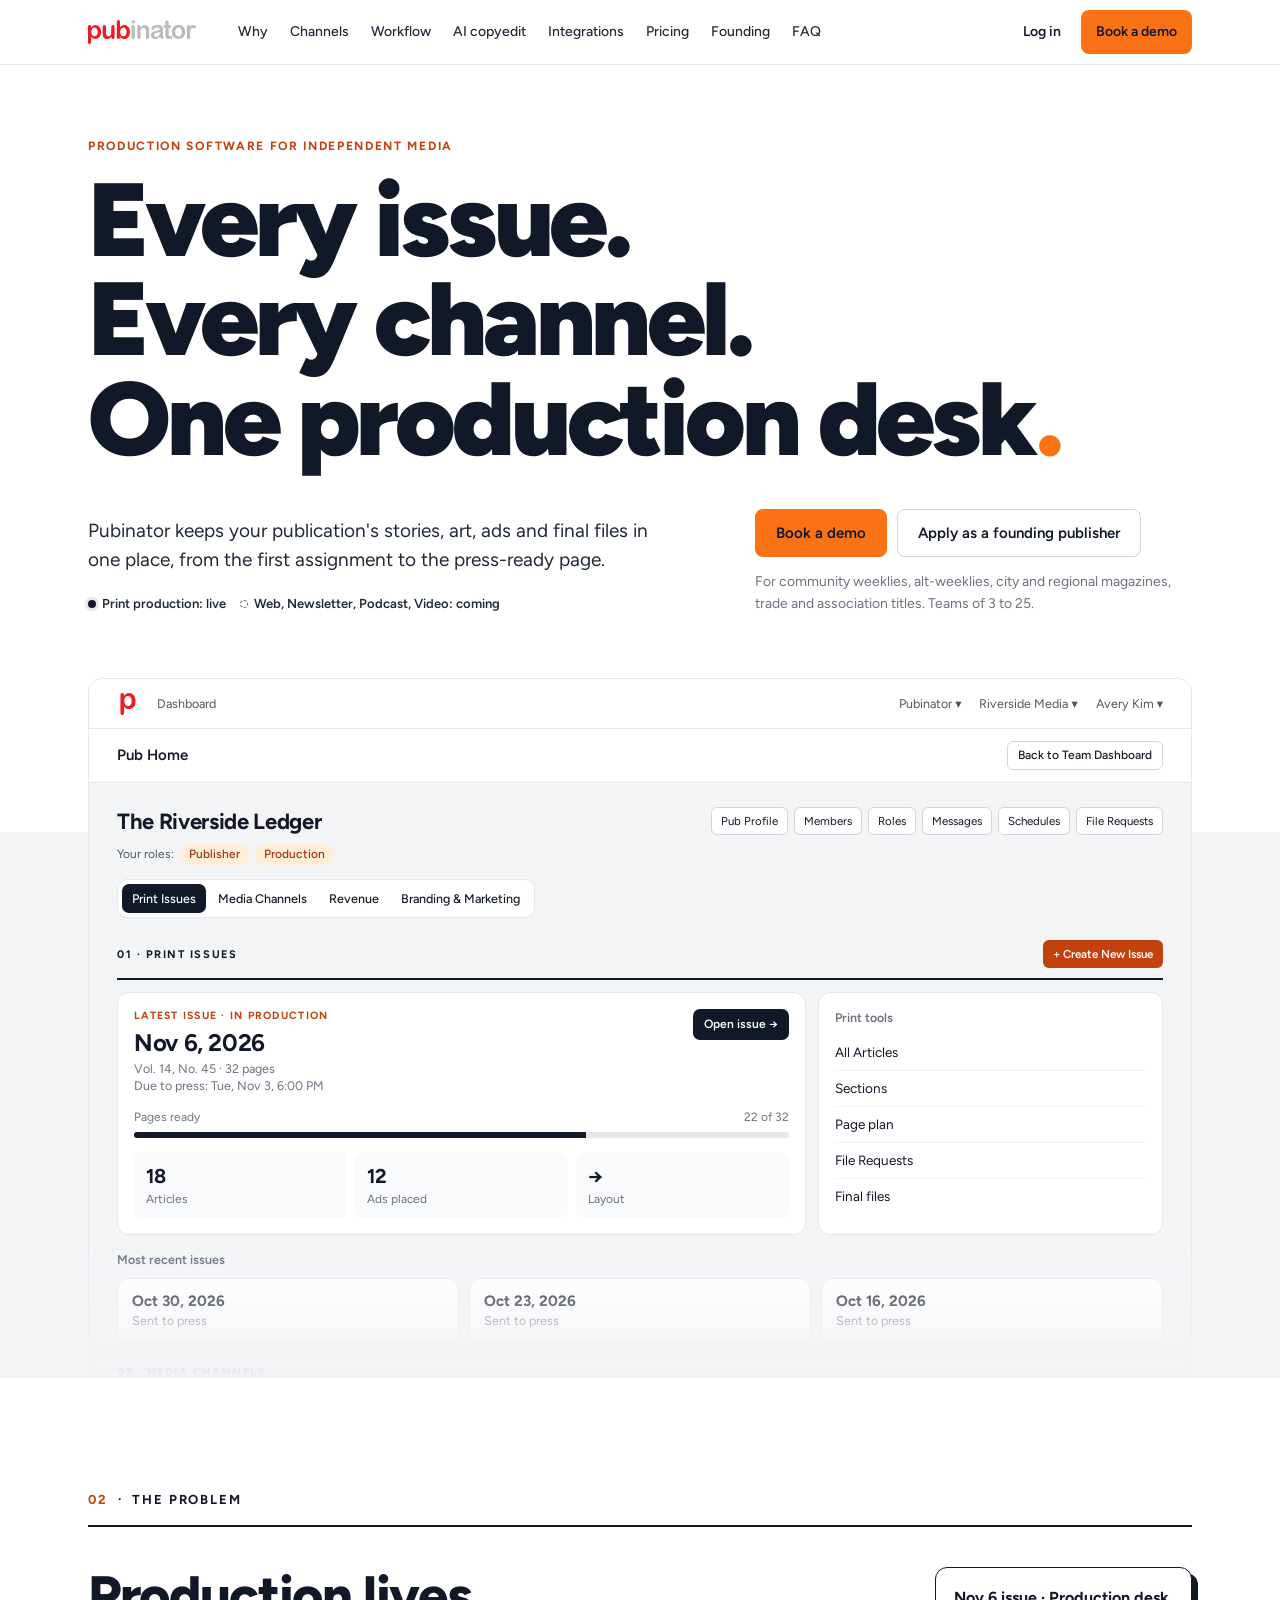
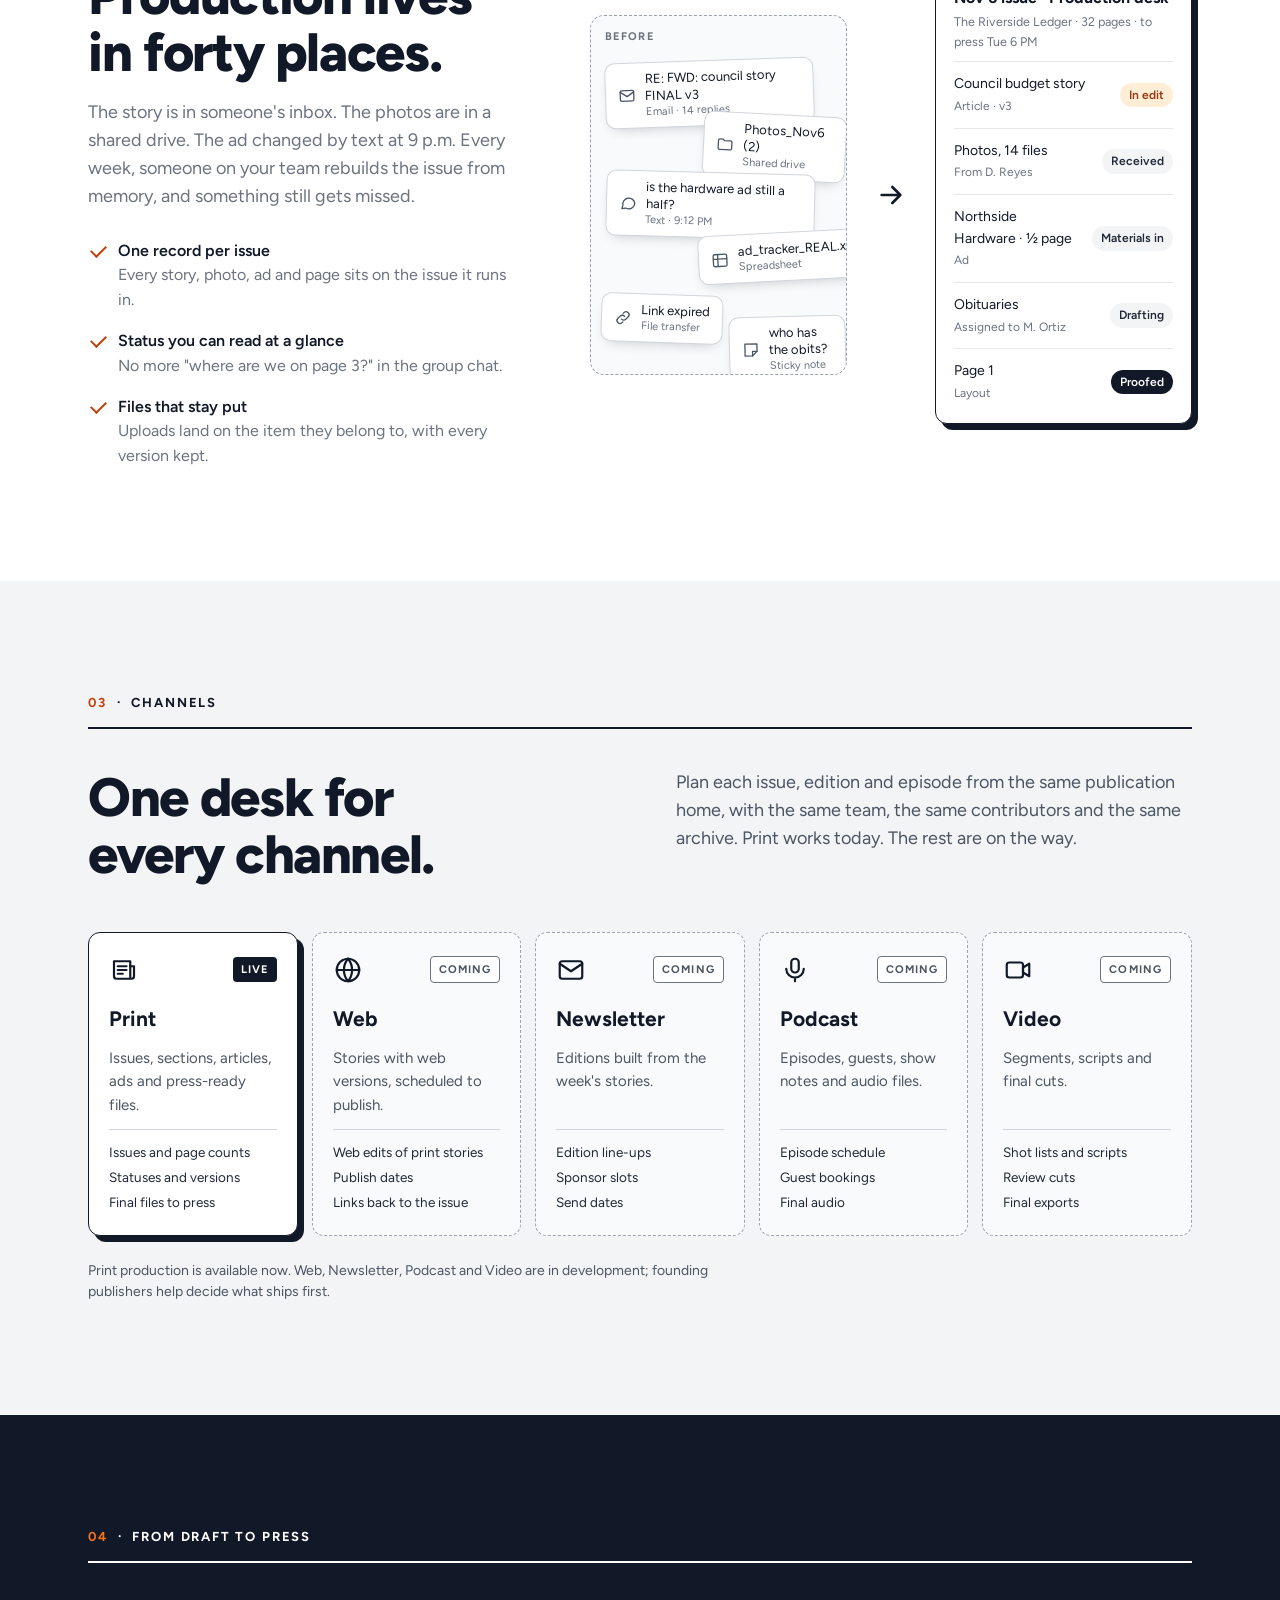
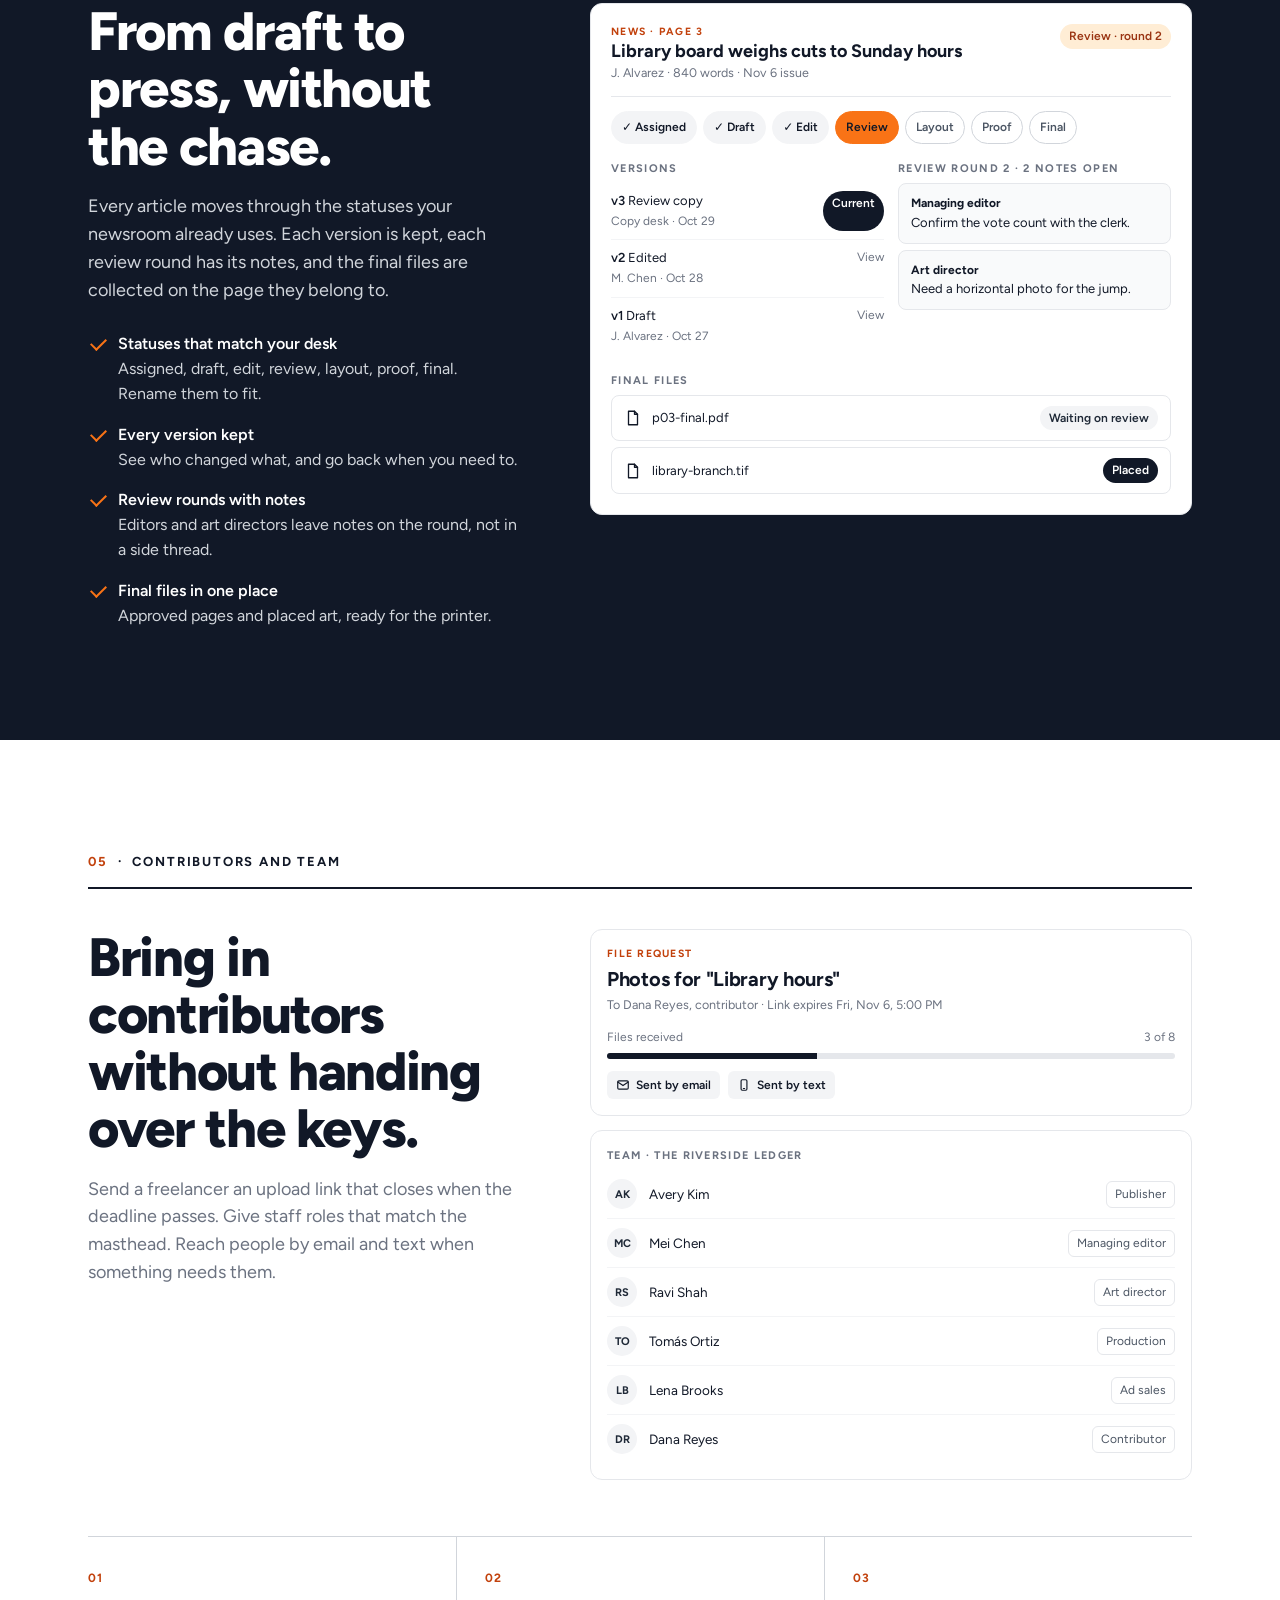
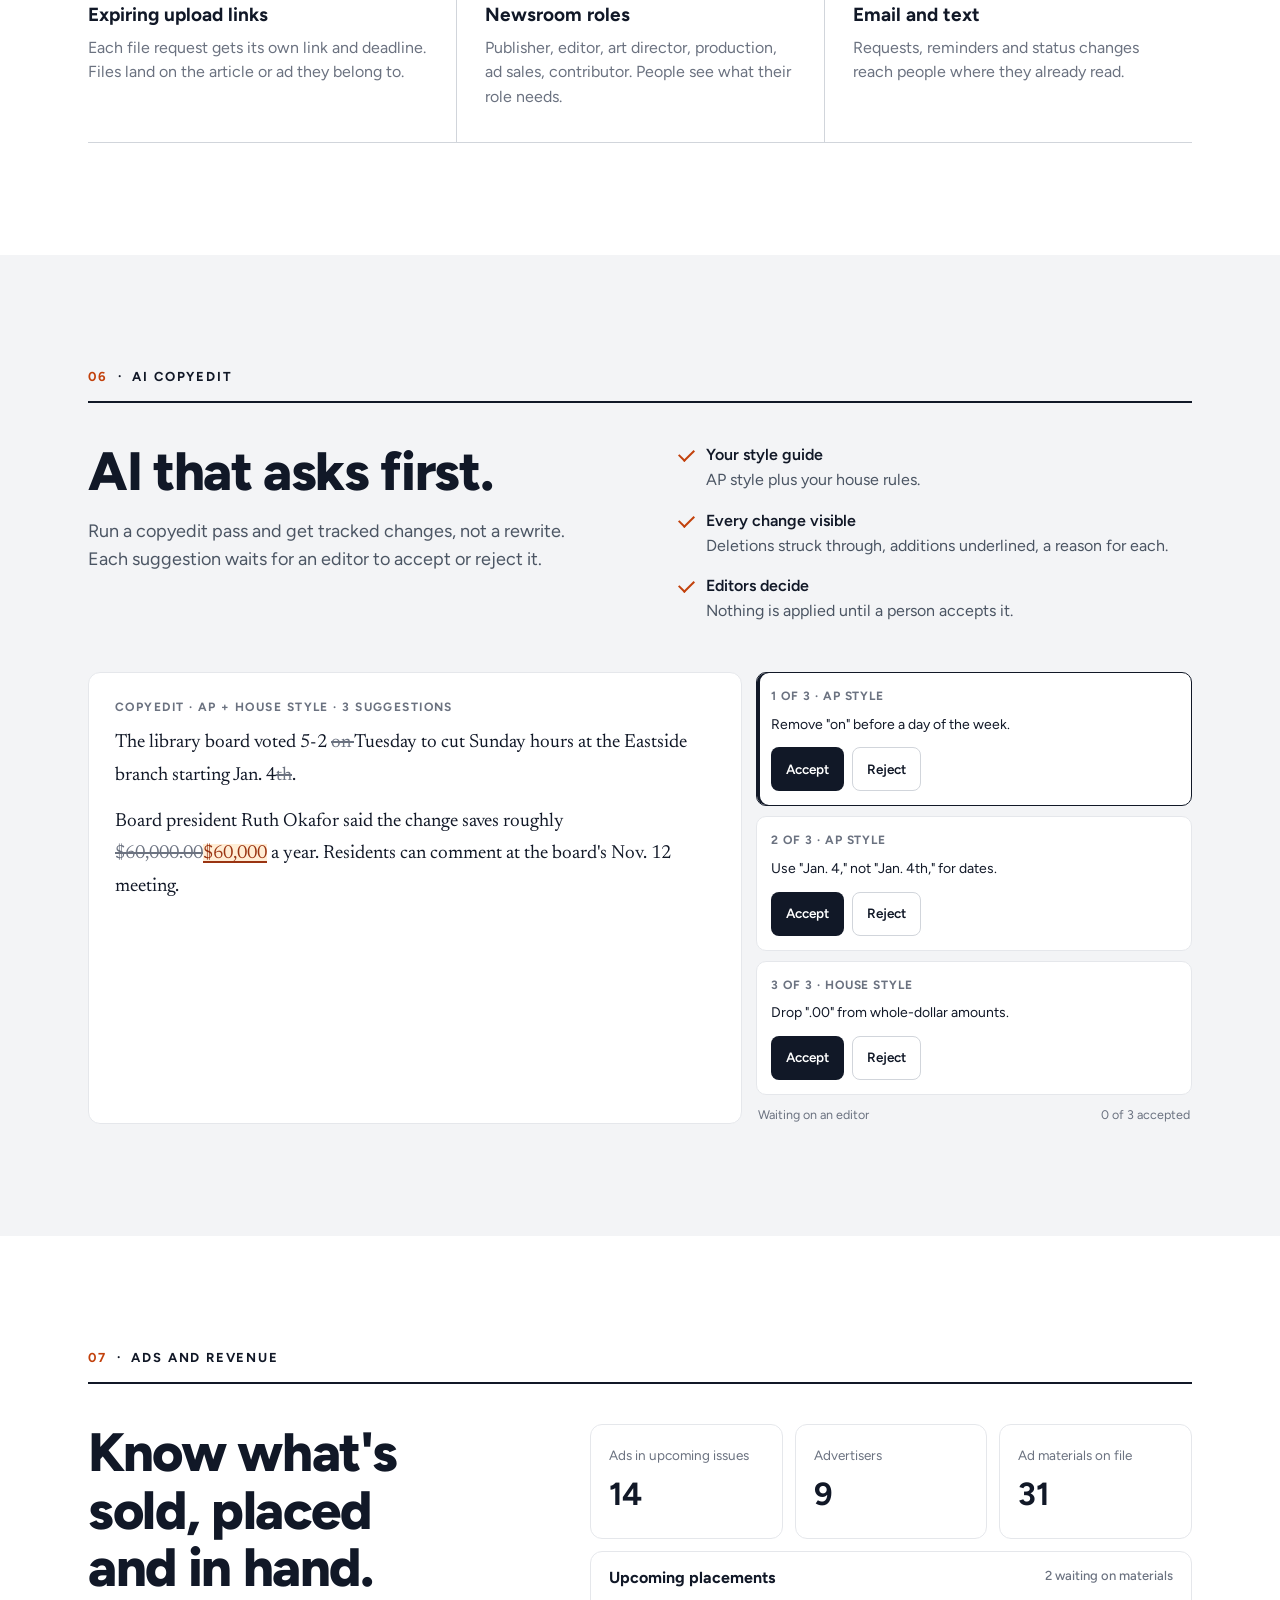
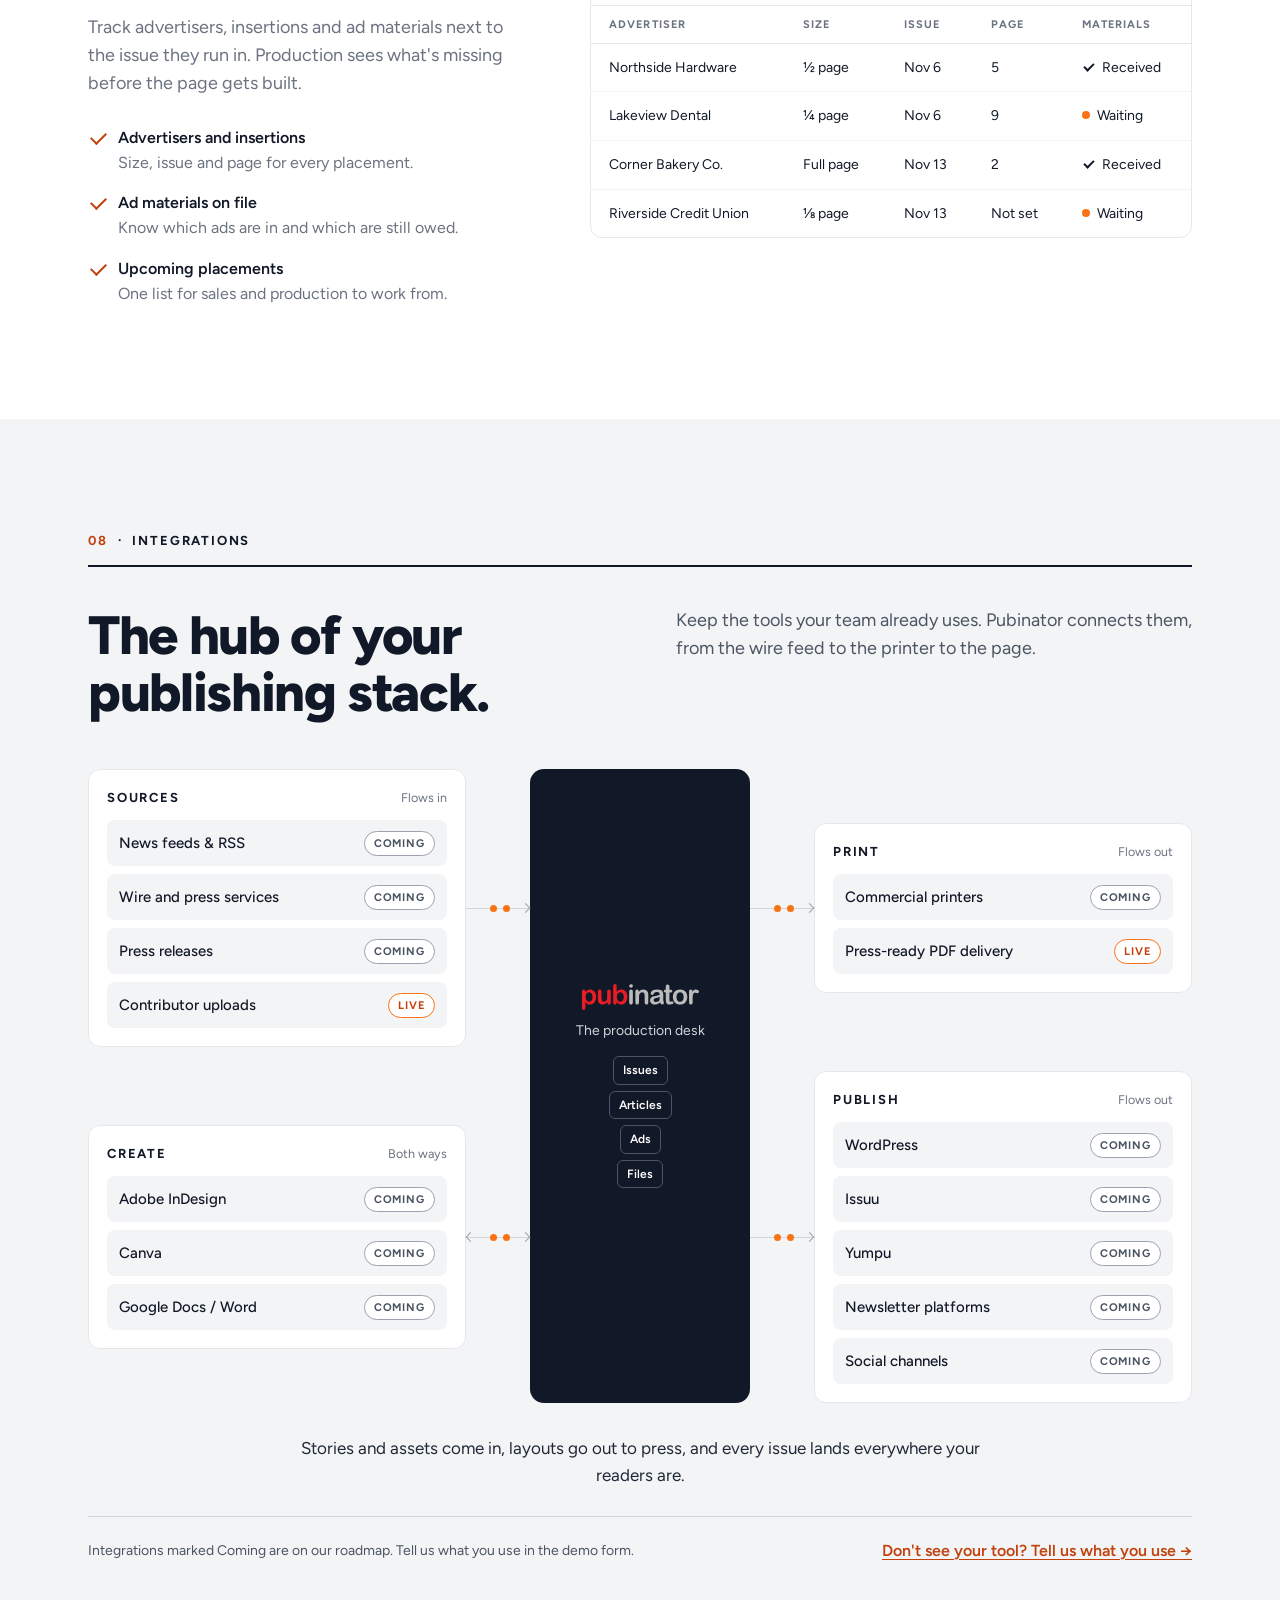
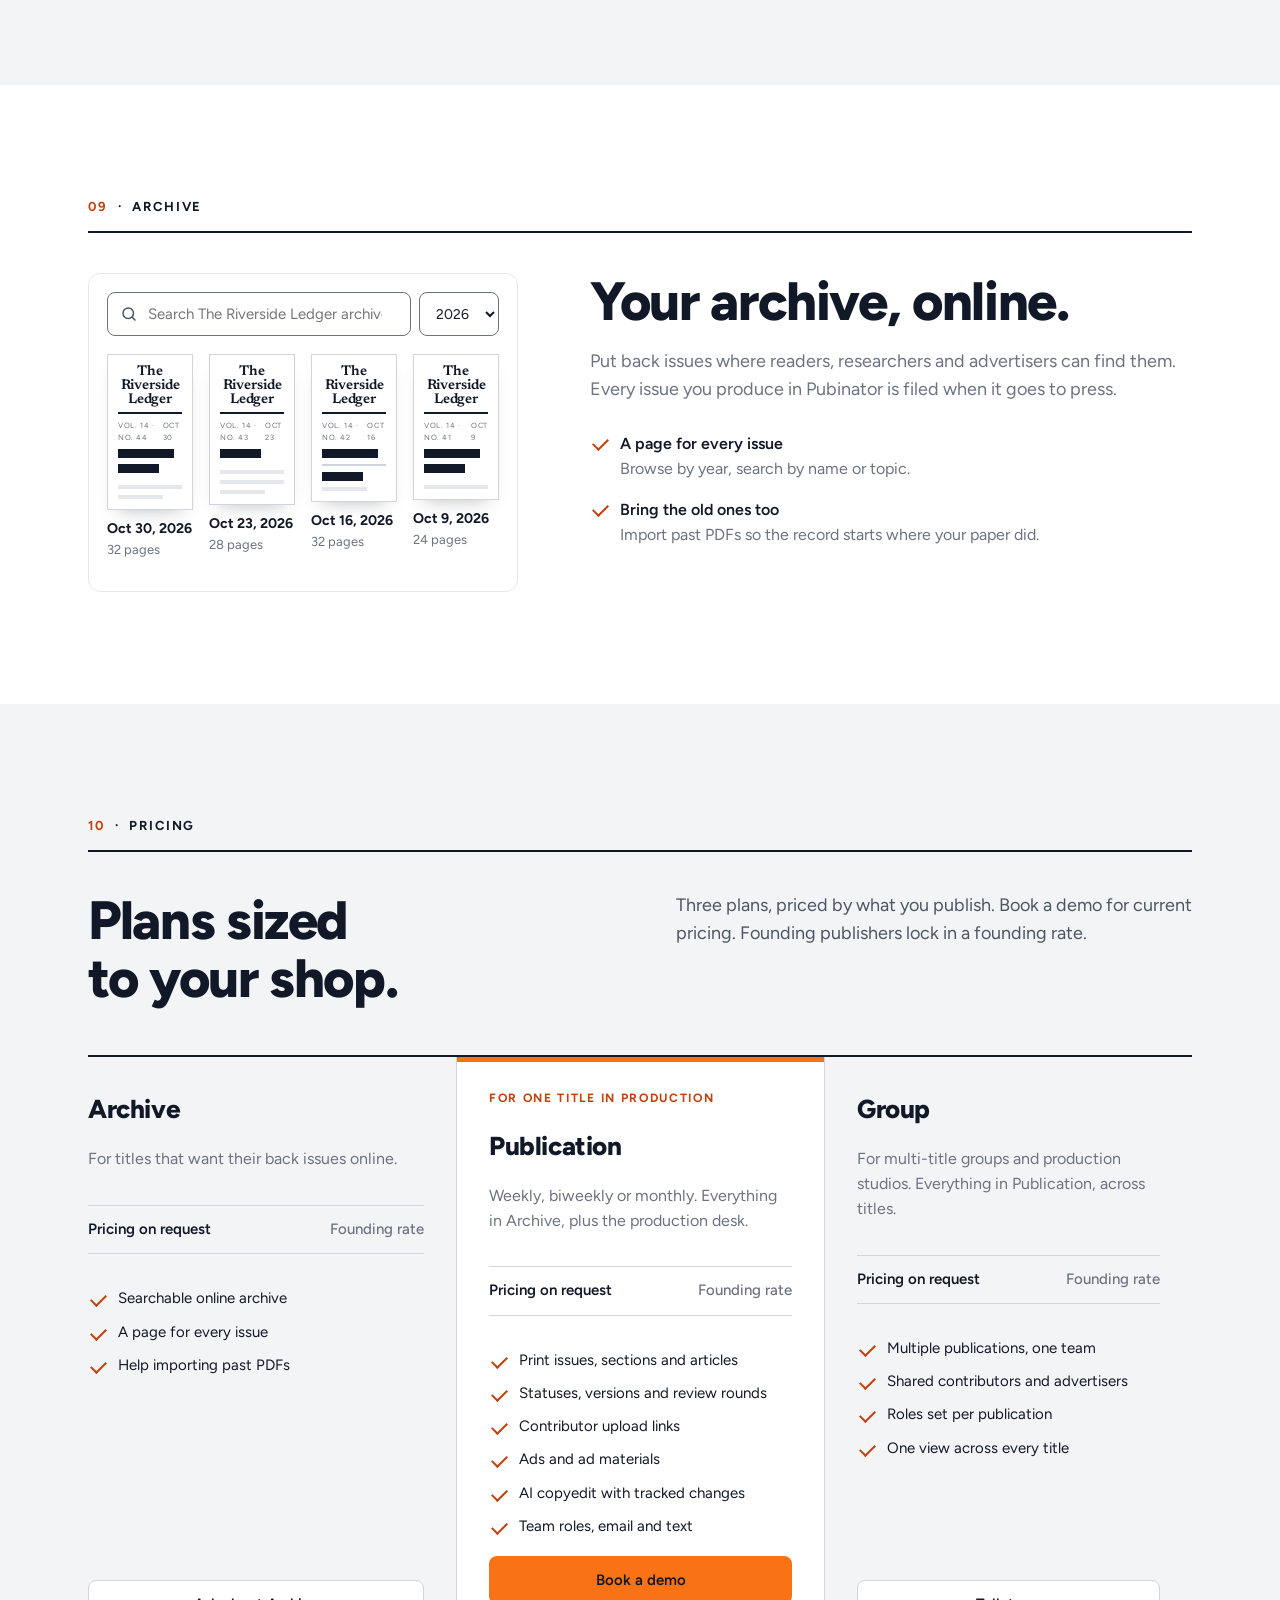
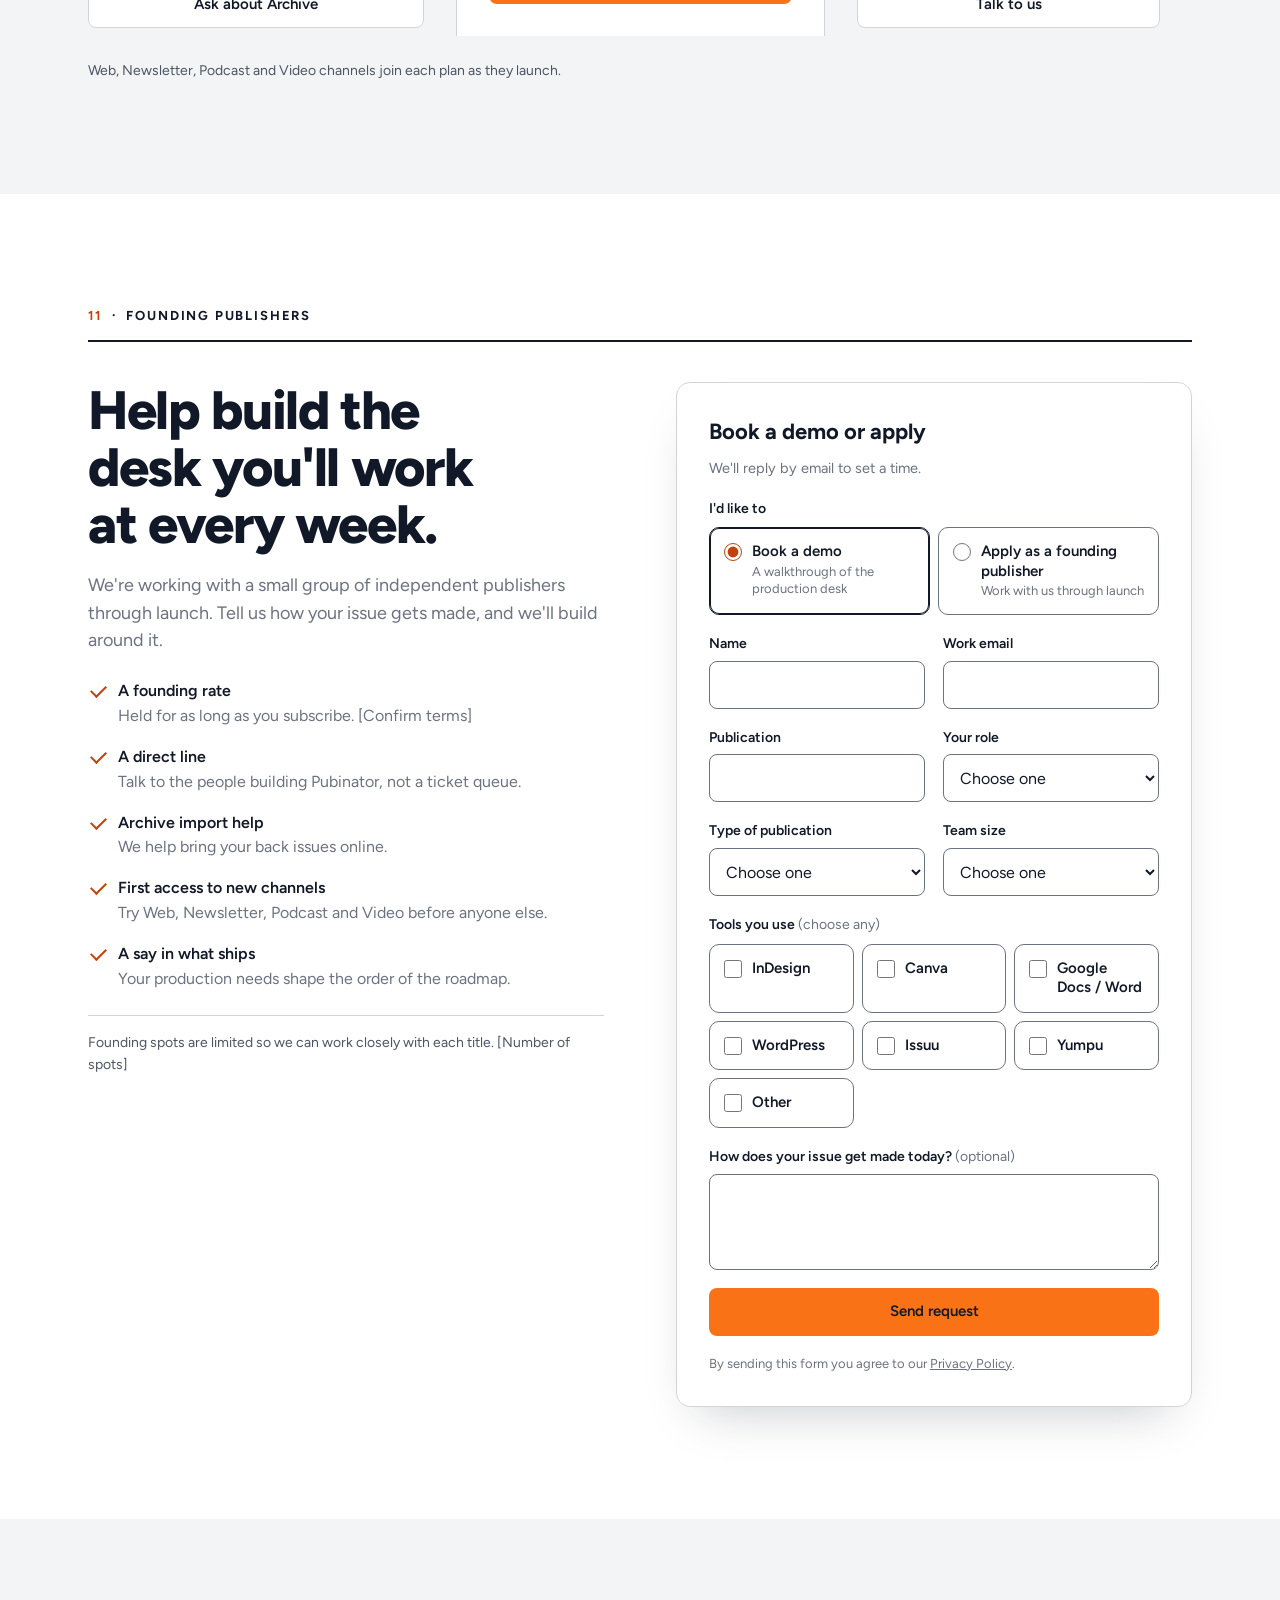
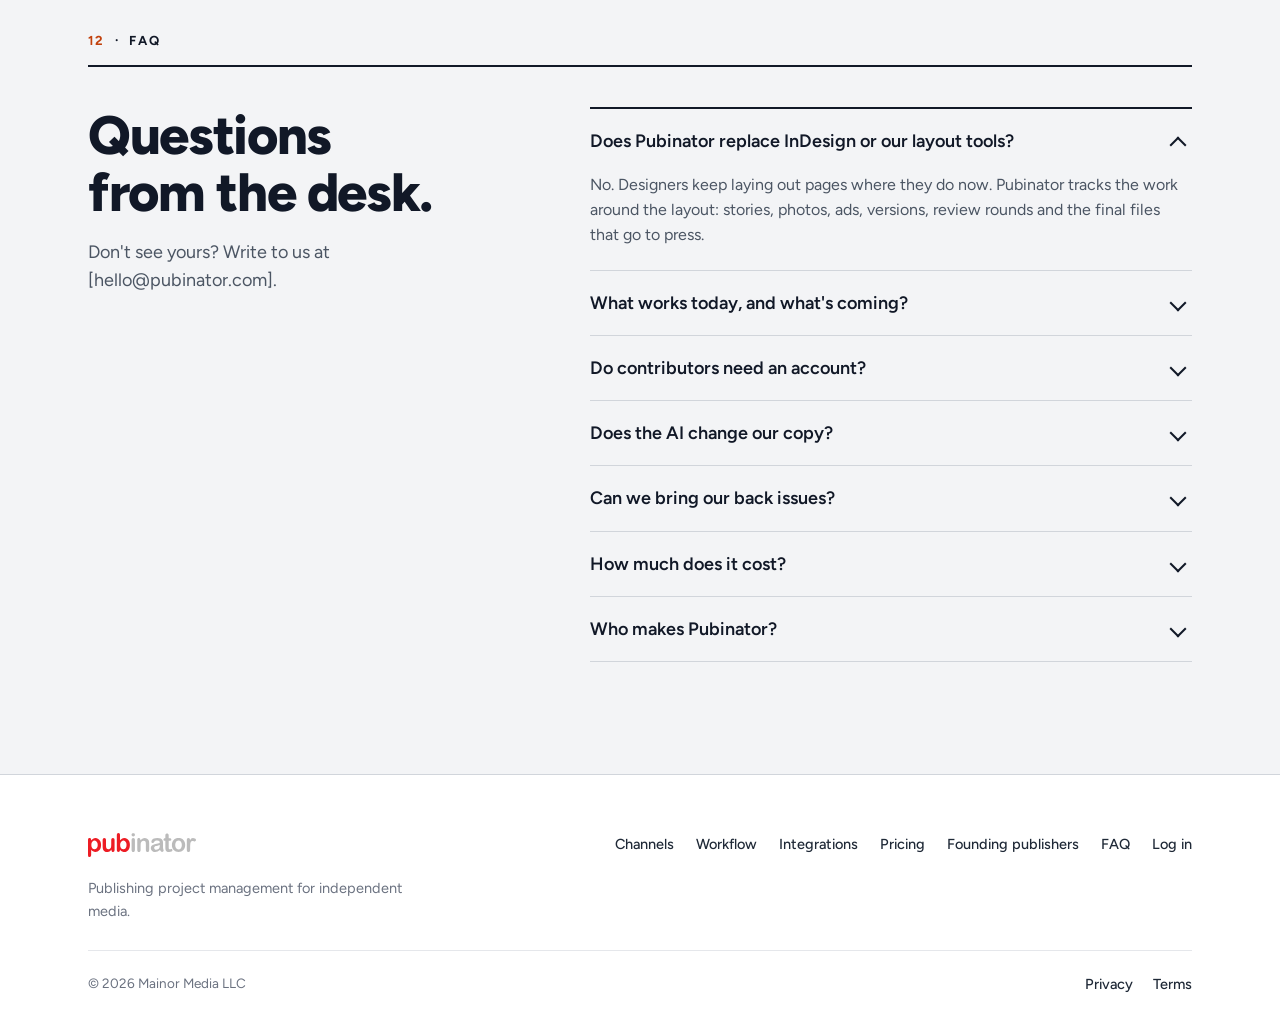
==== commit 2c84bc35: "Point demo form at app.pubinator.com and add thanks page - Form posts to https://app.pubinator.com/f" ====
--- a/index.html
+++ b/index.html
@@ -554,9 +554,12 @@
 </ul>
 <p class="perk-note">Founding spots are limited so we can work closely with each title. [Number of spots]</p>
 </div>
-<form class="form reveal" id="demo" action="https://example.com/forms/pubinator-demo" method="post">
+<form class="form reveal" id="demo" action="https://app.pubinator.com/forms/demo" method="post">
 <h3>Book a demo or apply</h3>
 <p class="sub">We'll reply by email to set a time.</p>
+<input type="hidden" name="source" value="pubinator.com">
+<input type="hidden" name="utm_source"><input type="hidden" name="utm_medium"><input type="hidden" name="utm_campaign">
+<div class="hp" aria-hidden="true"><label for="f-website">Website</label><input id="f-website" name="website" type="text" tabindex="-1" autocomplete="off"></div>
 <fieldset class="seg">
 <legend>I'd like to</legend>
 <div class="opts">
@@ -577,6 +580,7 @@
 <div class="checks">
 <label><input type="checkbox" name="tools[]" value="indesign">InDesign</label>
 <label><input type="checkbox" name="tools[]" value="canva">Canva</label>
+<label><input type="checkbox" name="tools[]" value="gdocs">Google Docs / Word</label>
 <label><input type="checkbox" name="tools[]" value="wordpress">WordPress</label>
 <label><input type="checkbox" name="tools[]" value="issuu">Issuu</label>
 <label><input type="checkbox" name="tools[]" value="yumpu">Yumpu</label>
--- a/assets/css/site.css
+++ b/assets/css/site.css
@@ -379,6 +379,7 @@
 .seg label:has(input:checked){border-color:var(--ink);box-shadow:inset 0 0 0 1px var(--ink)}
 .form .btn{width:100%}
 .form .fine{margin:0;font-size:13px}
+.hp{position:absolute;left:-10000px;width:1px;height:1px;overflow:hidden}
 
 /* ---------- 11 FAQ + footer ---------- */
 .faq{border-top:2px solid var(--ink)}
